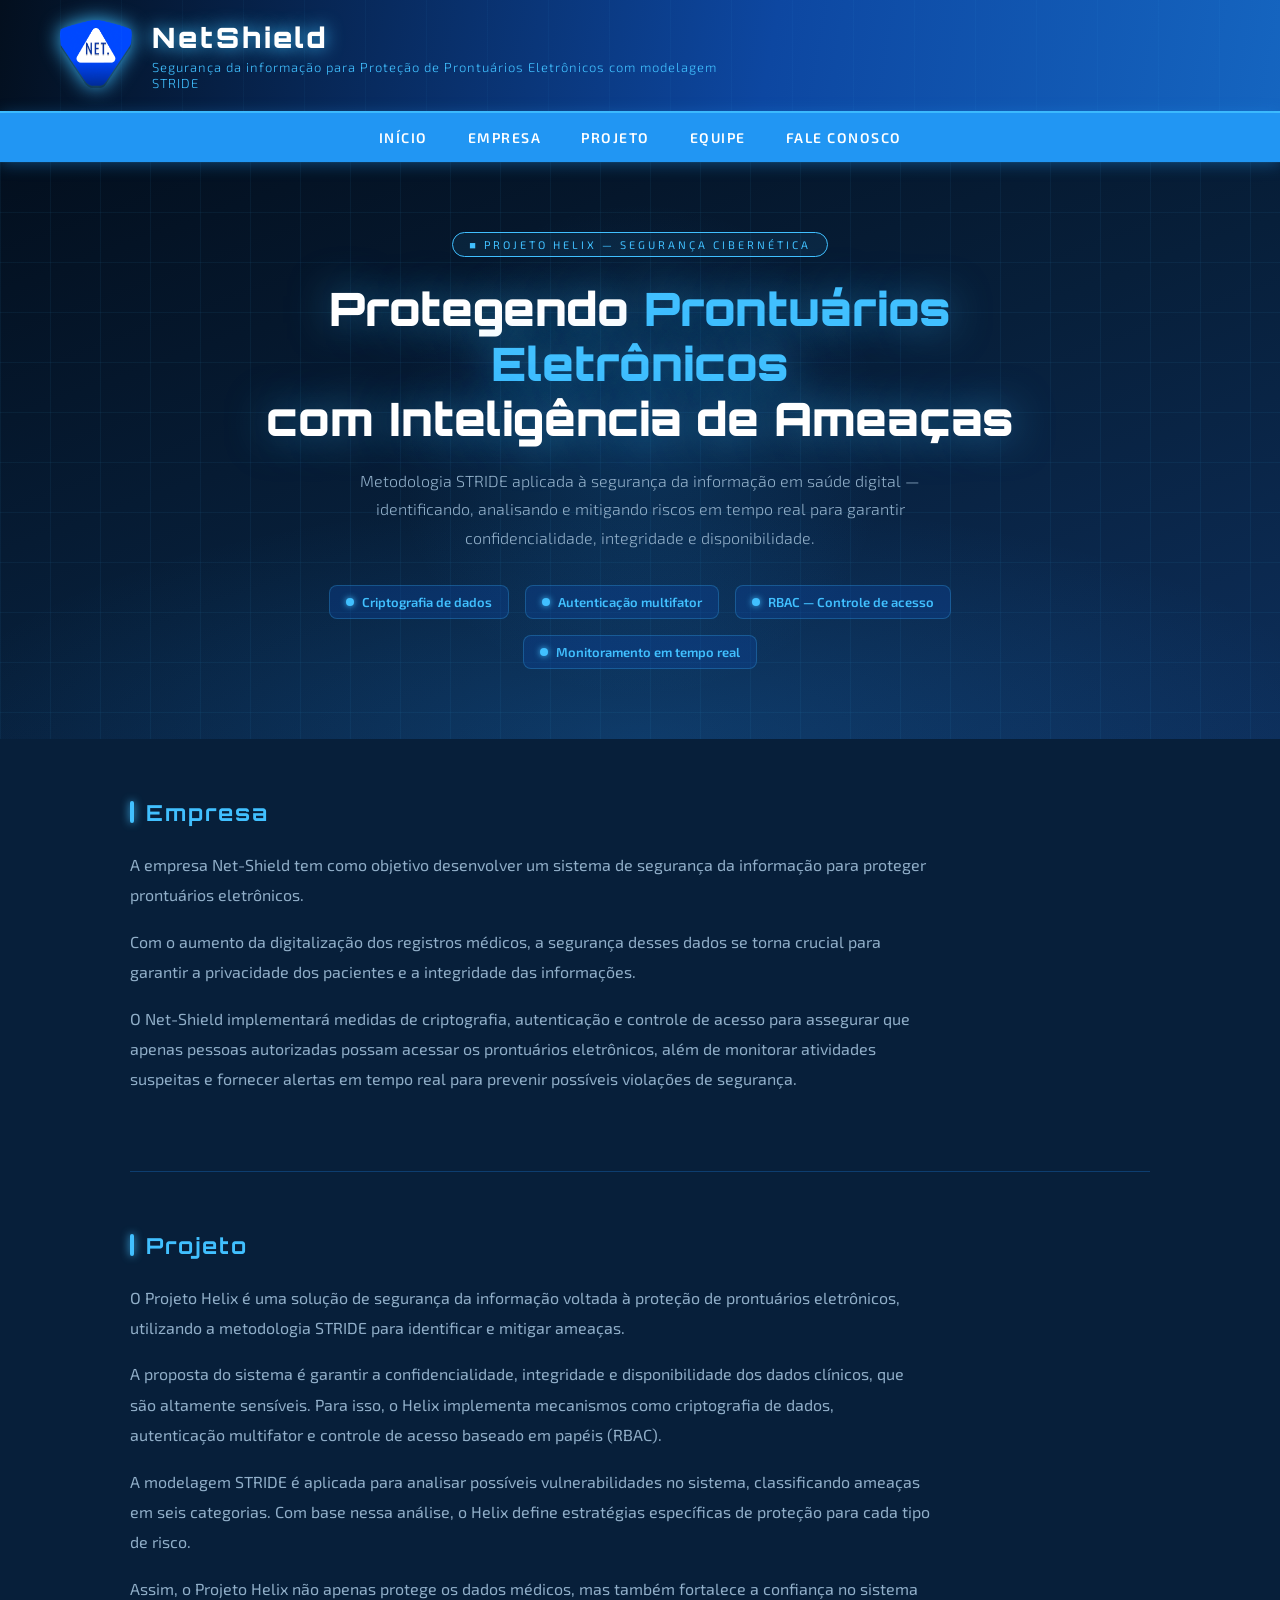
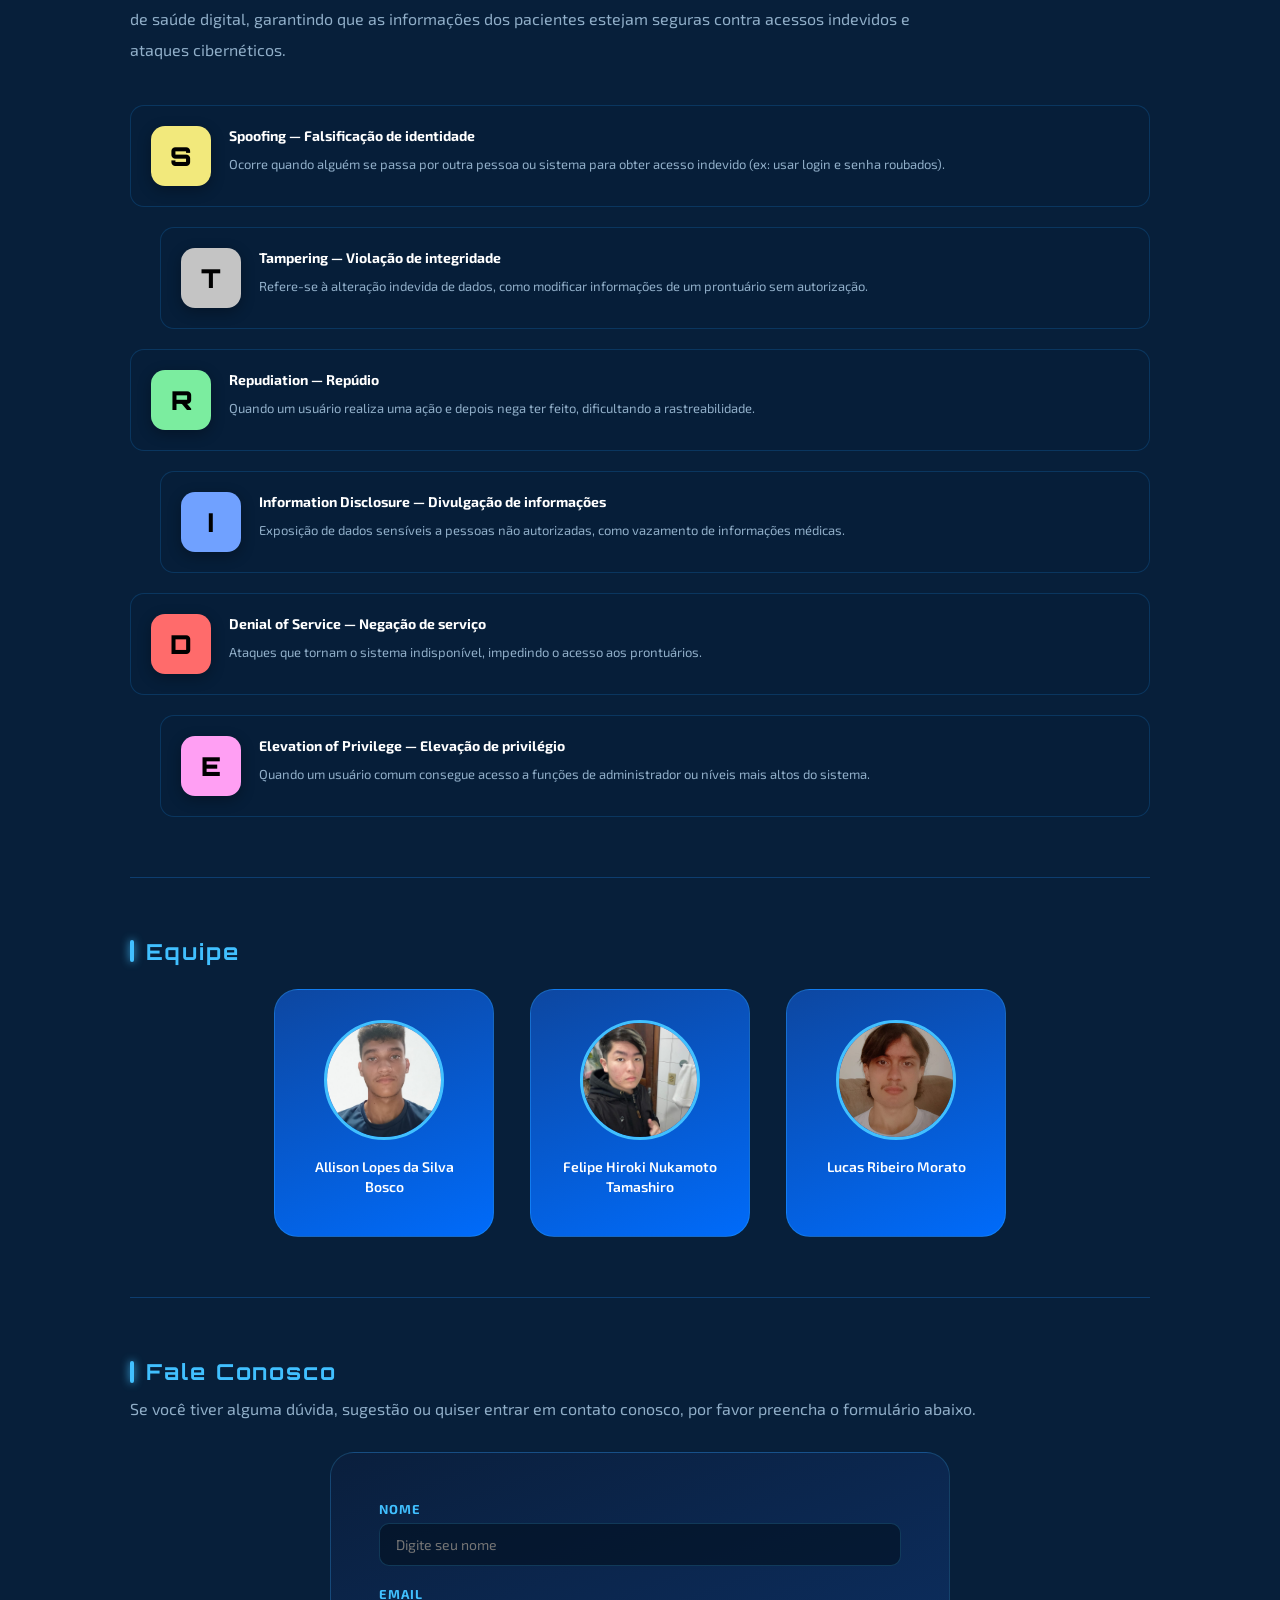
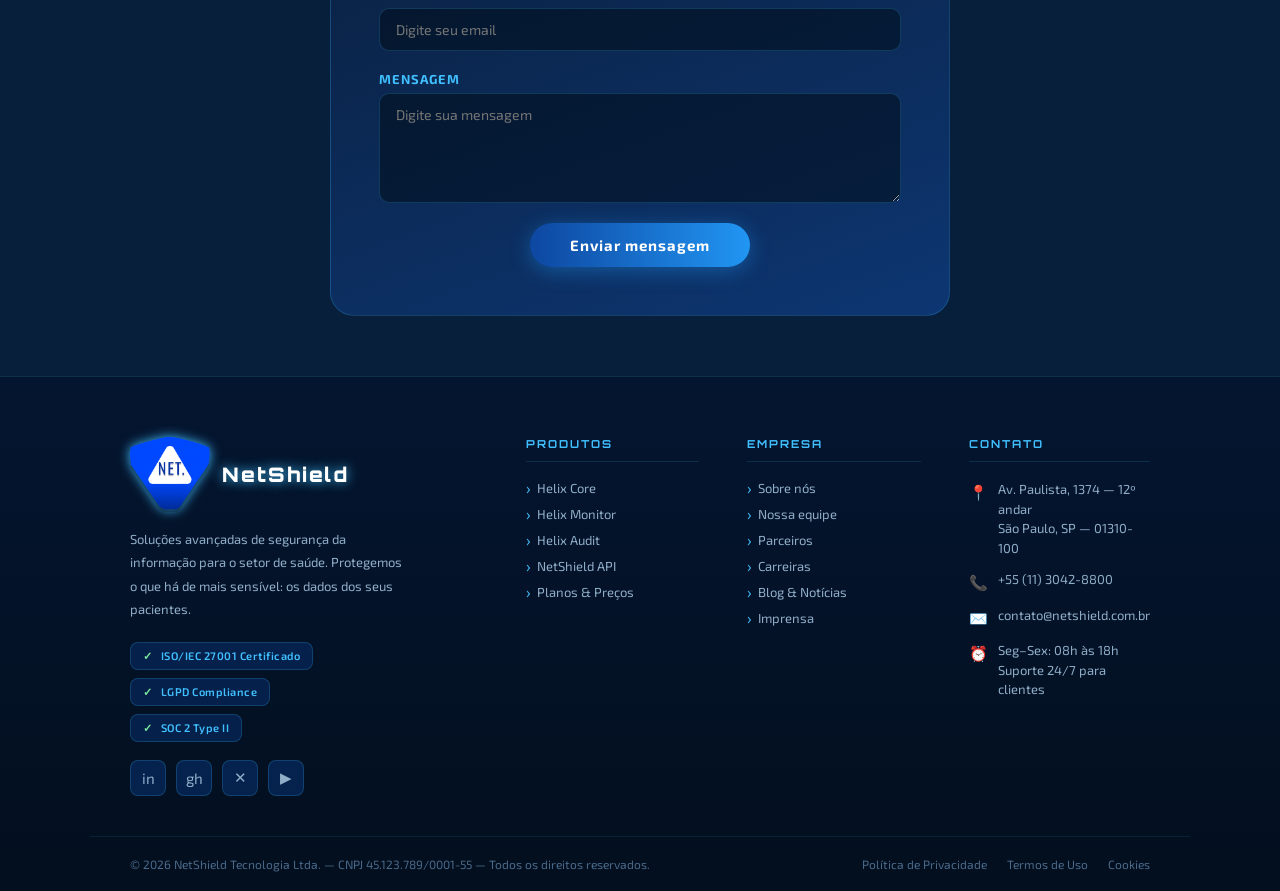
==== index.html @ 5906bf05 "corrigindo bug de hospedagem - Vercel" ====
<!doctype html>
<html lang="pt-BR">
  <head>
    <meta charset="UTF-8" />
    <meta name="viewport" content="width=device-width, initial-scale=1.0" />
    <title>NetShield</title>
    <link
      href="https://fonts.googleapis.com/css2?family=Orbitron:wght@700;900&family=Exo+2:wght@300;400;600;700&display=swap"
      rel="stylesheet"
    />
    <link rel="stylesheet" href="css/index.css" />
  </head>

  <body>
    <!-- HEADER -->
    <header class="header">
      <div class="header-logo">
        <img src="img/logo_netshield.png" alt="NetShield logo" />
        <div class="shield-fallback" style="display: none">🛡️</div>
      </div>
      <div class="header-text">
        <h1>NetShield</h1>
        <h2>
          Segurança da informação para Proteção de Prontuários Eletrônicos com
          modelagem STRIDE
        </h2>
      </div>
    </header>

    <!-- NAVBAR -->
    <nav class="navbar">
      <a href="site-equipe.html">Início</a>
      <a href="#empresa">Empresa</a>
      <a href="#projeto">Projeto</a>
      <a href="#equipe">Equipe</a>
      <a href="#fale-conosco">Fale Conosco</a>
    </nav>

    <!-- BANNER -->
    <div class="banner">
      <div class="banner-content">
        <div class="banner-tag">
          &#9632; Projeto Helix — Segurança Cibernética
        </div>
        <h2>
          Protegendo <span>Prontuários Eletrônicos</span><br />com Inteligência
          de Ameaças
        </h2>
        <p>
          Metodologia STRIDE aplicada à segurança da informação em saúde digital
          — identificando, analisando e mitigando riscos em tempo real para
          garantir confidencialidade, integridade e disponibilidade.
        </p>
        <div class="banner-badges">
          <div class="badge">
            <span class="dot"></span>Criptografia de dados
          </div>
          <div class="badge">
            <span class="dot"></span>Autenticação multifator
          </div>
          <div class="badge">
            <span class="dot"></span>RBAC — Controle de acesso
          </div>
          <div class="badge">
            <span class="dot"></span>Monitoramento em tempo real
          </div>
        </div>
      </div>
    </div>

    <!-- MAIN CONTENT -->
    <main>
      <div class="main-wrapper">
        <!-- EMPRESA -->
        <section class="section" id="empresa">
          <h2>Empresa</h2>
          <p>
            A empresa Net-Shield tem como objetivo desenvolver um sistema de
            segurança da informação para proteger prontuários eletrônicos.
          </p>
          <p>
            Com o aumento da digitalização dos registros médicos, a segurança
            desses dados se torna crucial para garantir a privacidade dos
            pacientes e a integridade das informações.
          </p>
          <p>
            O Net-Shield implementará medidas de criptografia, autenticação e
            controle de acesso para assegurar que apenas pessoas autorizadas
            possam acessar os prontuários eletrônicos, além de monitorar
            atividades suspeitas e fornecer alertas em tempo real para prevenir
            possíveis violações de segurança.
          </p>
        </section>

        <!-- PROJETO -->
        <section class="section" id="projeto">
          <h2>Projeto</h2>
          <p>
            O Projeto Helix é uma solução de segurança da informação voltada à
            proteção de prontuários eletrônicos, utilizando a metodologia STRIDE
            para identificar e mitigar ameaças.
          </p>
          <p>
            A proposta do sistema é garantir a confidencialidade, integridade e
            disponibilidade dos dados clínicos, que são altamente sensíveis.
            Para isso, o Helix implementa mecanismos como criptografia de dados,
            autenticação multifator e controle de acesso baseado em papéis
            (RBAC).
          </p>
          <p>
            A modelagem STRIDE é aplicada para analisar possíveis
            vulnerabilidades no sistema, classificando ameaças em seis
            categorias. Com base nessa análise, o Helix define estratégias
            específicas de proteção para cada tipo de risco.
          </p>
          <p>
            Assim, o Projeto Helix não apenas protege os dados médicos, mas
            também fortalece a confiança no sistema de saúde digital, garantindo
            que as informações dos pacientes estejam seguras contra acessos
            indevidos e ataques cibernéticos.
          </p>

          <!-- STRIDE CARDS -->
          <div class="stride-container">
            <div class="stride-item">
              <div class="icon yellow">S</div>
              <div class="content">
                <h3>Spoofing — Falsificação de identidade</h3>
                <p>
                  Ocorre quando alguém se passa por outra pessoa ou sistema para
                  obter acesso indevido (ex: usar login e senha roubados).
                </p>
              </div>
            </div>
            <div class="stride-item">
              <div class="icon gray">T</div>
              <div class="content">
                <h3>Tampering — Violação de integridade</h3>
                <p>
                  Refere-se à alteração indevida de dados, como modificar
                  informações de um prontuário sem autorização.
                </p>
              </div>
            </div>
            <div class="stride-item">
              <div class="icon green">R</div>
              <div class="content">
                <h3>Repudiation — Repúdio</h3>
                <p>
                  Quando um usuário realiza uma ação e depois nega ter feito,
                  dificultando a rastreabilidade.
                </p>
              </div>
            </div>
            <div class="stride-item">
              <div class="icon blue">I</div>
              <div class="content">
                <h3>Information Disclosure — Divulgação de informações</h3>
                <p>
                  Exposição de dados sensíveis a pessoas não autorizadas, como
                  vazamento de informações médicas.
                </p>
              </div>
            </div>
            <div class="stride-item">
              <div class="icon red">D</div>
              <div class="content">
                <h3>Denial of Service — Negação de serviço</h3>
                <p>
                  Ataques que tornam o sistema indisponível, impedindo o acesso
                  aos prontuários.
                </p>
              </div>
            </div>
            <div class="stride-item">
              <div class="icon pink">E</div>
              <div class="content">
                <h3>Elevation of Privilege — Elevação de privilégio</h3>
                <p>
                  Quando um usuário comum consegue acesso a funções de
                  administrador ou níveis mais altos do sistema.
                </p>
              </div>
            </div>
          </div>
        </section>

        <!-- EQUIPE -->
        <section class="section section-integrantes" id="equipe">
          <h2>Equipe</h2>
          <div class="integrantes">
            <div class="card">
              <img
                src="img/allfoto.jpeg"
                alt="Allison Lopes"
                onerror="
                  this.src =
                    'https://ui-avatars.com/api/?name=Allison+Bosco&background=006BFA&color=fff&size=120'
                "
              />
              <p>Allison Lopes da Silva Bosco</p>
            </div>
            <div class="card">
              <img
                src="img/felipe.jpeg"
                alt="Felipe Tamashiro"
                onerror="
                  this.src =
                    'https://ui-avatars.com/api/?name=Felipe+Tamashiro&background=006BFA&color=fff&size=120'
                "
              />
              <p>Felipe Hiroki Nukamoto Tamashiro</p>
            </div>
            <div class="card">
              <img
                src="img/lucas.jpeg"
                alt="Lucas Morato"
                onerror="
                  this.src =
                    'https://ui-avatars.com/api/?name=Lucas+Morato&background=006BFA&color=fff&size=120'
                "
              />
              <p>Lucas Ribeiro Morato</p>
            </div>
          </div>
        </section>

        <!-- FALE CONOSCO -->
        <section class="section-form" id="fale-conosco">
          <h2>Fale Conosco</h2>
          <p>
            Se você tiver alguma dúvida, sugestão ou quiser entrar em contato
            conosco, por favor preencha o formulário abaixo.
          </p>
          <div class="form-card">
            <div class="form-group">
              <label for="nome">Nome</label>
              <input
                type="text"
                id="nome"
                name="nome"
                placeholder="Digite seu nome"
                required
              />
            </div>
            <div class="form-group">
              <label for="email">Email</label>
              <input
                type="email"
                id="email"
                name="email"
                placeholder="Digite seu email"
                required
              />
            </div>
            <div class="form-group">
              <label for="mensagem">Mensagem</label>
              <textarea
                id="mensagem"
                name="mensagem"
                placeholder="Digite sua mensagem"
                required
              ></textarea>
            </div>
            <button class="btn-submit" type="submit">Enviar mensagem</button>
          </div>
        </section>
      </div>
      <!-- /.main-wrapper -->
    </main>

    <footer>
      <div class="footer-main">
        <!-- BRAND -->
        <div class="footer-brand">
          <div class="footer-logo-row">
            <img class="shield-icon" src="img/logo_netshield.png" alt="Shield Icon">
            <span>NetShield</span>
          </div>
          <p>
            Soluções avançadas de segurança da informação para o setor de saúde.
            Protegemos o que há de mais sensível: os dados dos seus pacientes.
          </p>
          <div class="footer-cert">
            <span class="cert-badge">ISO/IEC 27001 Certificado</span>
            <span class="cert-badge">LGPD Compliance</span>
            <span class="cert-badge">SOC 2 Type II</span>
          </div>
          <div class="footer-social">
            <a class="social-btn" href="#" title="LinkedIn">in</a>
            <a class="social-btn" href="#" title="GitHub">gh</a>
            <a class="social-btn" href="#" title="Twitter/X">✕</a>
            <a class="social-btn" href="#" title="YouTube">▶</a>
          </div>
        </div>

        <!-- PRODUTOS -->
        <div class="footer-col">
          <h4>Produtos</h4>
          <ul>
            <li><a href="#">Helix Core</a></li>
            <li><a href="#">Helix Monitor</a></li>
            <li><a href="#">Helix Audit</a></li>
            <li><a href="#">NetShield API</a></li>
            <li><a href="#">Planos & Preços</a></li>
          </ul>
        </div>

        <!-- EMPRESA -->
        <div class="footer-col">
          <h4>Empresa</h4>
          <ul>
            <li><a href="#">Sobre nós</a></li>
            <li><a href="#">Nossa equipe</a></li>
            <li><a href="#">Parceiros</a></li>
            <li><a href="#">Carreiras</a></li>
            <li><a href="#">Blog & Notícias</a></li>
            <li><a href="#">Imprensa</a></li>
          </ul>
        </div>

        <!-- CONTATO -->
        <div class="footer-col">
          <h4>Contato</h4>
          <div class="contact-item">
            <span class="contact-icon">📍</span>
            <span
              >Av. Paulista, 1374 — 12º andar<br />São Paulo, SP —
              01310-100</span
            >
          </div>
          <div class="contact-item">
            <span class="contact-icon">📞</span>
            <span>+55 (11) 3042-8800</span>
          </div>
          <div class="contact-item">
            <span class="contact-icon">✉️</span>
            <span>contato@netshield.com.br</span>
          </div>
          <div class="contact-item">
            <span class="contact-icon">⏰</span>
            <span>Seg–Sex: 08h às 18h<br />Suporte 24/7 para clientes</span>
          </div>
        </div>
      </div>

      <hr class="footer-divider" />

      <div class="footer-bottom">
        <span
          >&copy; 2026 NetShield Tecnologia Ltda. — CNPJ 45.123.789/0001-55 —
          Todos os direitos reservados.</span
        >
        <div class="footer-bottom-links">
          <a href="#">Política de Privacidade</a>
          <a href="#">Termos de Uso</a>
          <a href="#">Cookies</a>
        </div>
      </div>
    </footer>
  </body>
</html>
---- css/index.css ----
*,
*::before,
*::after {
  margin: 0;
  padding: 0;
  box-sizing: border-box;
}

:root {
  --blue-deep: #030f1e;
  --blue-dark: #071f3a;
  --blue-mid: #0d47a1;
  --blue-bright: #1976d2;
  --blue-accent: #2196f3;
  --blue-neon: #41c0ff;
  --white: #ffffff;
  --text-muted: #90aec8;
  --stride-s: #f2e97c;
  --stride-t: #c4c4c4;
  --stride-r: #7bed9f;
  --stride-i: #70a1ff;
  --stride-d: #ff6b6b;
  --stride-e: #ff9ff3;
}

html {
  scroll-behavior: smooth;
}

body {
  background-color: var(--blue-dark);
  color: var(--white);
  font-family: "Exo 2", sans-serif;
}

/* ─────────────── HEADER ─────────────── */
.header {
  width: 100%;
  background: linear-gradient(100deg, #030f1e 0%, #0d47a1 60%, #1565c0 100%);
  padding: 18px 60px;
  display: flex;
  align-items: center;
  gap: 20px;
  border-bottom: 2px solid var(--blue-neon);
  position: relative;
  overflow: hidden;
}

.header::after {
  content: "";
  position: absolute;
  inset: 0;
  background: repeating-linear-gradient(
    90deg,
    transparent,
    transparent 60px,
    rgba(65, 192, 255, 0.04) 60px,
    rgba(65, 192, 255, 0.04) 61px
  );
  pointer-events: none;
}

.header-logo img {
  width: 72px;
  height: 72px;
  object-fit: contain;
  filter: drop-shadow(0 0 10px var(--blue-neon));
}

/* fallback shield SVG when img doesn't load */
.header-logo .shield-fallback {
  width: 72px;
  height: 72px;
  display: flex;
  align-items: center;
  justify-content: center;
  font-size: 48px;
}

.header-text h1 {
  font-family: "Orbitron", sans-serif;
  font-size: 28px;
  font-weight: 900;
  letter-spacing: 3px;
  color: var(--white);
  text-shadow: 0 0 18px var(--blue-neon);
}

.header-text h2 {
  font-size: 13px;
  font-weight: 300;
  color: var(--blue-neon);
  letter-spacing: 1px;
  margin-top: 4px;
  max-width: 600px;
}

/* ─────────────── NAVBAR ─────────────── */
.navbar {
  width: 100%;
  background-color: var(--blue-accent);
  padding: 12px 60px;
  display: flex;
  justify-content: center;
  gap: 40px;
  position: sticky;
  top: 0;
  z-index: 100;
  box-shadow: 0 2px 16px rgba(33, 150, 243, 0.4);
}

.navbar a {
  color: var(--white);
  text-decoration: none;
  font-weight: 600;
  font-size: 14px;
  letter-spacing: 1.5px;
  text-transform: uppercase;
  padding: 4px 0;
  position: relative;
  transition: color 0.2s;
}

.navbar a::after {
  content: "";
  position: absolute;
  bottom: -2px;
  left: 0;
  width: 0;
  height: 2px;
  background: var(--blue-neon);
  transition: width 0.25s ease;
}

.navbar a:hover {
  color: var(--blue-neon);
}
.navbar a:hover::after {
  width: 100%;
}

/* ─────────────── BANNER ─────────────── */
.banner {
  width: 100%;
  min-height: 420px;
  background:
    radial-gradient(
      ellipse 80% 60% at 50% 100%,
      rgba(33, 150, 243, 0.18) 0%,
      transparent 70%
    ),
    linear-gradient(160deg, #030f1e 0%, #071f3a 50%, #0d2e5a 100%);
  display: flex;
  flex-direction: column;
  align-items: center;
  justify-content: center;
  text-align: center;
  padding: 70px 40px;
  position: relative;
  overflow: hidden;
}

/* animated grid lines */
.banner::before {
  content: "";
  position: absolute;
  inset: 0;
  background-image:
    linear-gradient(rgba(65, 192, 255, 0.06) 1px, transparent 1px),
    linear-gradient(90deg, rgba(65, 192, 255, 0.06) 1px, transparent 1px);
  background-size: 50px 50px;
  animation: gridScroll 20s linear infinite;
}

@keyframes gridScroll {
  0% {
    background-position: 0 0;
  }
  100% {
    background-position: 50px 50px;
  }
}

/* glowing orb */
.banner::after {
  content: "";
  position: absolute;
  width: 500px;
  height: 500px;
  border-radius: 50%;
  background: radial-gradient(
    circle,
    rgba(33, 150, 243, 0.15) 0%,
    transparent 70%
  );
  top: 50%;
  left: 50%;
  transform: translate(-50%, -50%);
  animation: pulse 4s ease-in-out infinite;
}

@keyframes pulse {
  0%,
  100% {
    transform: translate(-50%, -50%) scale(1);
    opacity: 0.8;
  }
  50% {
    transform: translate(-50%, -50%) scale(1.15);
    opacity: 1;
  }
}

.banner-content {
  position: relative;
  z-index: 2;
  max-width: 820px;
}

.banner-tag {
  display: inline-block;
  border: 1px solid var(--blue-neon);
  color: var(--blue-neon);
  font-size: 11px;
  letter-spacing: 3px;
  text-transform: uppercase;
  padding: 5px 16px;
  border-radius: 20px;
  margin-bottom: 24px;
  background: rgba(65, 192, 255, 0.08);
  animation: fadeDown 0.6s ease both;
}

.banner h2 {
  font-family: "Orbitron", sans-serif;
  font-size: clamp(24px, 4vw, 46px);
  font-weight: 900;
  line-height: 1.2;
  color: var(--white);
  text-shadow: 0 0 40px rgba(65, 192, 255, 0.5);
  margin-bottom: 20px;
  animation: fadeDown 0.7s ease 0.1s both;
}

.banner h2 span {
  color: var(--blue-neon);
}

.banner p {
  font-size: 16px;
  font-weight: 300;
  color: var(--text-muted);
  line-height: 1.8;
  max-width: 640px;
  margin: 0 auto 32px;
  animation: fadeDown 0.7s ease 0.2s both;
}

.banner-badges {
  display: flex;
  justify-content: center;
  gap: 16px;
  flex-wrap: wrap;
  animation: fadeDown 0.7s ease 0.3s both;
}

.badge {
  display: flex;
  align-items: center;
  gap: 8px;
  background: rgba(13, 71, 161, 0.35);
  border: 1px solid rgba(65, 192, 255, 0.25);
  border-radius: 8px;
  padding: 8px 16px;
  font-size: 13px;
  font-weight: 600;
  color: var(--blue-neon);
  backdrop-filter: blur(6px);
}

.badge .dot {
  width: 8px;
  height: 8px;
  border-radius: 50%;
  background: var(--blue-neon);
  box-shadow: 0 0 6px var(--blue-neon);
  animation: blink 1.8s ease-in-out infinite;
}

@keyframes blink {
  0%,
  100% {
    opacity: 1;
  }
  50% {
    opacity: 0.3;
  }
}

@keyframes fadeDown {
  from {
    opacity: 0;
    transform: translateY(-16px);
  }
  to {
    opacity: 1;
    transform: translateY(0);
  }
}

/* ─────────────── MAIN WRAPPER ─────────────── */
.main-wrapper {
  max-width: 1100px;
  margin: 0 auto;
  padding: 0 40px;
}

/* ─────────────── SECTIONS ─────────────── */
.section {
  padding: 60px 0;
  border-bottom: 1px solid rgba(25, 118, 210, 0.35);
}

.section h2 {
  font-family: "Orbitron", sans-serif;
  font-size: 22px;
  font-weight: 700;
  letter-spacing: 2px;
  color: var(--blue-neon);
  margin-bottom: 24px;
  display: flex;
  align-items: center;
  gap: 12px;
}

.section h2::before {
  content: "";
  display: inline-block;
  width: 4px;
  height: 22px;
  background: var(--blue-neon);
  border-radius: 2px;
  box-shadow: 0 0 8px var(--blue-neon);
}

.section p {
  margin-bottom: 16px;
  font-weight: 400;
  line-height: 1.9;
  color: var(--text-muted);
  max-width: 800px;
}

/* ─────────────── STRIDE ─────────────── */
.stride-container {
  margin-top: 40px;
  display: flex;
  flex-direction: column;
  grid-template-columns: repeat(auto-fill, minmax(320px, 1fr));
  gap: 20px;
}

.stride-item {
  display: flex;
  align-items: flex-start;
  gap: 18px;
  background: rgba(7, 31, 58, 0.7);
  border: 1px solid rgba(33, 150, 243, 0.2);
  border-radius: 14px;
  padding: 20px;
  transition:
    border-color 0.25s,
    transform 0.25s,
    box-shadow 0.25s;
}

.stride-item:hover {
  border-color: var(--blue-neon);
  transform: translateY(-4px);
  box-shadow: 0 8px 30px rgba(33, 150, 243, 0.2);
}

.stride-item:nth-child(even) {
  margin-left: 30px;
}

.stride-item:nth-child(odd) {
  margin-left: 0;
}

.icon {
  width: 60px;
  height: 60px;
  min-width: 60px;
  border-radius: 14px;
  display: flex;
  justify-content: center;
  align-items: center;
  font-family: "Orbitron", sans-serif;
  font-size: 26px;
  font-weight: 900;
  color: #000000;
  box-shadow: 0 4px 14px rgba(0, 0, 0, 0.3);
}

.yellow {
  background-color: var(--stride-s);
}
.gray {
  background-color: var(--stride-t);
}
.green {
  background-color: var(--stride-r);
}
.blue {
  background-color: var(--stride-i);
}
.red {
  background-color: var(--stride-d);
}
.pink {
  background-color: var(--stride-e);
}

.content h3 {
  font-size: 14px;
  font-weight: 700;
  margin-bottom: 8px;
  color: var(--white);
  line-height: 1.4;
}

.content p {
  font-size: 13px;
  color: var(--text-muted);
  line-height: 1.6;
  max-width: unset;
  margin: 0;
}

/* ─────────────── EQUIPE ─────────────── */
.section-integrantes .integrantes {
  display: flex;
  justify-content: center;
  gap: 36px;
  flex-wrap: wrap;
  margin-top: 20px;
}

.card {
  text-align: center;
  background: linear-gradient(160deg, #0d47a1, #006bfa);
  width: 220px;
  border-radius: 24px;
  padding: 30px 20px 24px;
  border: 1px solid rgba(65, 192, 255, 0.25);
  transition:
    transform 0.25s,
    box-shadow 0.25s;
}

.card:hover {
  transform: translateY(-6px);
  box-shadow: 0 12px 32px rgba(33, 150, 243, 0.35);
}

.card img {
  width: 120px;
  height: 120px;
  border-radius: 50%;
  object-fit: cover;
  border: 3px solid var(--blue-neon);
  margin-bottom: 14px;
}

.card p {
  font-size: 14px;
  font-weight: 600;
  color: var(--white);
  line-height: 1.4;
}

/* ─────────────── FORMULÁRIO ─────────────── */
.section-form {
  padding: 60px 0;
}

.section-form h2 {
  font-family: "Orbitron", sans-serif;
  font-size: 22px;
  font-weight: 700;
  letter-spacing: 2px;
  color: var(--blue-neon);
  margin-bottom: 10px;
  display: flex;
  align-items: center;
  gap: 12px;
}

.section-form h2::before {
  content: "";
  display: inline-block;
  width: 4px;
  height: 22px;
  background: var(--blue-neon);
  border-radius: 2px;
  box-shadow: 0 0 8px var(--blue-neon);
}

.section-form > p {
  color: var(--text-muted);
  margin-bottom: 30px;
  line-height: 1.7;
}

.form-card {
  background: linear-gradient(160deg, #0a1f3d, #0d3672);
  border: 1px solid rgba(65, 192, 255, 0.2);
  border-radius: 24px;
  padding: 48px;
  max-width: 620px;
  margin: 0 auto;
  display: flex;
  flex-direction: column;
  gap: 20px;
}

.form-group {
  display: flex;
  flex-direction: column;
  gap: 6px;
}

.form-group label {
  font-size: 13px;
  font-weight: 700;
  letter-spacing: 1px;
  text-transform: uppercase;
  color: var(--blue-neon);
}

.form-group input,
.form-group textarea {
  background: rgba(3, 15, 30, 0.6);
  border: 1px solid rgba(65, 192, 255, 0.2);
  border-radius: 10px;
  padding: 12px 16px;
  color: var(--white);
  font-family: "Exo 2", sans-serif;
  font-size: 14px;
  transition:
    border-color 0.2s,
    box-shadow 0.2s;
  outline: none;
}

.form-group input:focus,
.form-group textarea:focus {
  border-color: var(--blue-neon);
  box-shadow: 0 0 10px rgba(65, 192, 255, 0.2);
}

.form-group textarea {
  resize: vertical;
  min-height: 110px;
}

.btn-submit {
  align-self: center;
  padding: 13px 40px;
  border-radius: 30px;
  border: none;
  background: linear-gradient(90deg, var(--blue-mid), var(--blue-accent));
  color: var(--white);
  font-family: "Exo 2", sans-serif;
  font-weight: 700;
  font-size: 15px;
  letter-spacing: 1px;
  cursor: pointer;
  transition:
    transform 0.2s,
    box-shadow 0.2s;
  box-shadow: 0 4px 20px rgba(33, 150, 243, 0.4);
}

.btn-submit:hover {
  transform: scale(1.04);
  box-shadow: 0 6px 28px rgba(33, 150, 243, 0.6);
}

/* ─────────────── FOOTER ─────────────── */
footer {
  background: linear-gradient(180deg, #041530 0%, #030f1e 100%);
  border-top: 1px solid rgba(65, 192, 255, 0.18);
  margin-top: 0;
  font-size: 13px;
  color: var(--text-muted);
}

.footer-main {
  max-width: 1100px;
  margin: 0 auto;
  padding: 60px 40px 40px;
  display: grid;
  grid-template-columns: 2fr 1fr 1fr 1fr;
  gap: 48px;
}

.footer-brand .footer-logo-row {
  display: flex;
  align-items: center;
  gap: 12px;
  margin-bottom: 16px;
}

.footer-brand .footer-logo-row span {
  font-family: "Orbitron", sans-serif;
  font-size: 20px;
  font-weight: 900;
  color: var(--white);
  letter-spacing: 2px;
  text-shadow: 0 0 12px var(--blue-neon);
}

.footer-brand .footer-logo-row .shield-icon {
  width: 80px;
  font-size: 26px;
  filter: drop-shadow(0 0 6px var(--blue-neon));
}

.footer-brand p {
  font-size: 13px;
  line-height: 1.8;
  color: var(--text-muted);
  margin-bottom: 20px;
  max-width: 280px;
}

.footer-cert {
  display: flex;
  flex-direction: column;
  gap: 8px;
}

.cert-badge {
  display: inline-flex;
  align-items: center;
  gap: 8px;
  background: rgba(13, 71, 161, 0.3);
  border: 1px solid rgba(65, 192, 255, 0.2);
  border-radius: 8px;
  padding: 6px 12px;
  font-size: 11px;
  font-weight: 600;
  color: var(--blue-neon);
  letter-spacing: 0.5px;
  width: fit-content;
}

.cert-badge::before {
  content: "✓";
  font-weight: 900;
  color: var(--stride-r);
}

.footer-col h4 {
  font-family: "Orbitron", sans-serif;
  font-size: 11px;
  font-weight: 700;
  letter-spacing: 2px;
  text-transform: uppercase;
  color: var(--blue-neon);
  margin-bottom: 18px;
  padding-bottom: 10px;
  border-bottom: 1px solid rgba(65, 192, 255, 0.15);
}

.footer-col ul {
  list-style: none;
  display: flex;
  flex-direction: column;
  gap: 10px;
}

.footer-col ul li a {
  color: var(--text-muted);
  text-decoration: none;
  font-size: 13px;
  transition: color 0.2s;
  display: flex;
  align-items: center;
  gap: 6px;
}

.footer-col ul li a::before {
  content: "›";
  color: var(--blue-neon);
  font-size: 16px;
  line-height: 1;
}

.footer-col ul li a:hover {
  color: var(--white);
}

.footer-col .contact-item {
  display: flex;
  align-items: flex-start;
  gap: 10px;
  margin-bottom: 12px;
  font-size: 13px;
  color: var(--text-muted);
  line-height: 1.5;
}

.footer-col .contact-icon {
  font-size: 15px;
  margin-top: 1px;
  flex-shrink: 0;
}

.footer-social {
  display: flex;
  gap: 10px;
  margin-top: 18px;
}

.social-btn {
  width: 36px;
  height: 36px;
  border-radius: 8px;
  background: rgba(13, 71, 161, 0.35);
  border: 1px solid rgba(65, 192, 255, 0.2);
  display: flex;
  align-items: center;
  justify-content: center;
  font-size: 15px;
  text-decoration: none;
  color: var(--text-muted);
  transition:
    background 0.2s,
    border-color 0.2s,
    color 0.2s;
}

.social-btn:hover {
  background: rgba(33, 150, 243, 0.25);
  border-color: var(--blue-neon);
  color: var(--white);
}

.footer-divider {
  max-width: 1100px;
  margin: 0 auto;
  border: none;
  border-top: 1px solid rgba(65, 192, 255, 0.1);
}

.footer-bottom {
  max-width: 1100px;
  margin: 0 auto;
  padding: 20px 40px;
  display: flex;
  align-items: center;
  justify-content: space-between;
  flex-wrap: wrap;
  gap: 12px;
  font-size: 12px;
  color: #4a6a8a;
}

.footer-bottom a {
  color: #4a6a8a;
  text-decoration: none;
  transition: color 0.2s;
}

.footer-bottom a:hover {
  color: var(--blue-neon);
}

.footer-bottom-links {
  display: flex;
  gap: 20px;
}

@media (max-width: 860px) {
  .footer-main {
    grid-template-columns: 1fr 1fr;
  }
}

@media (max-width: 540px) {
  .footer-main {
    grid-template-columns: 1fr;
  }
}
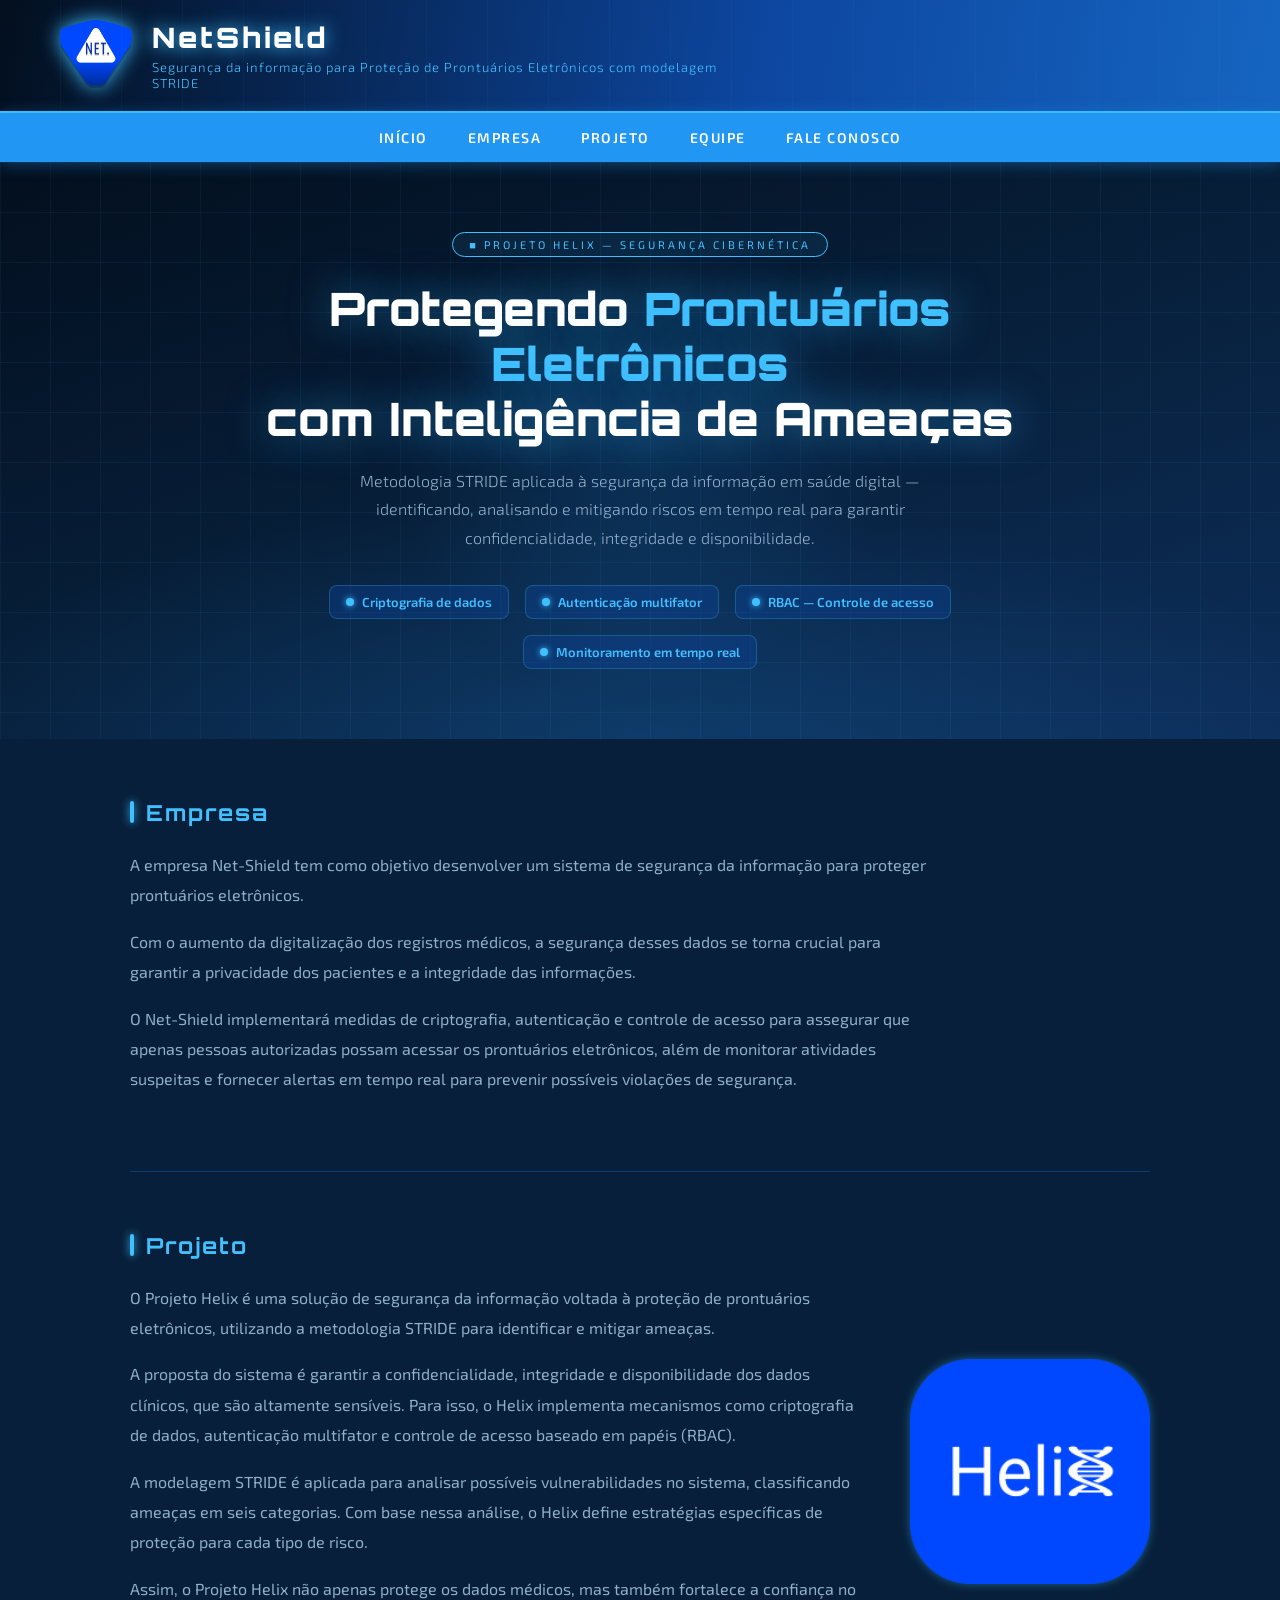
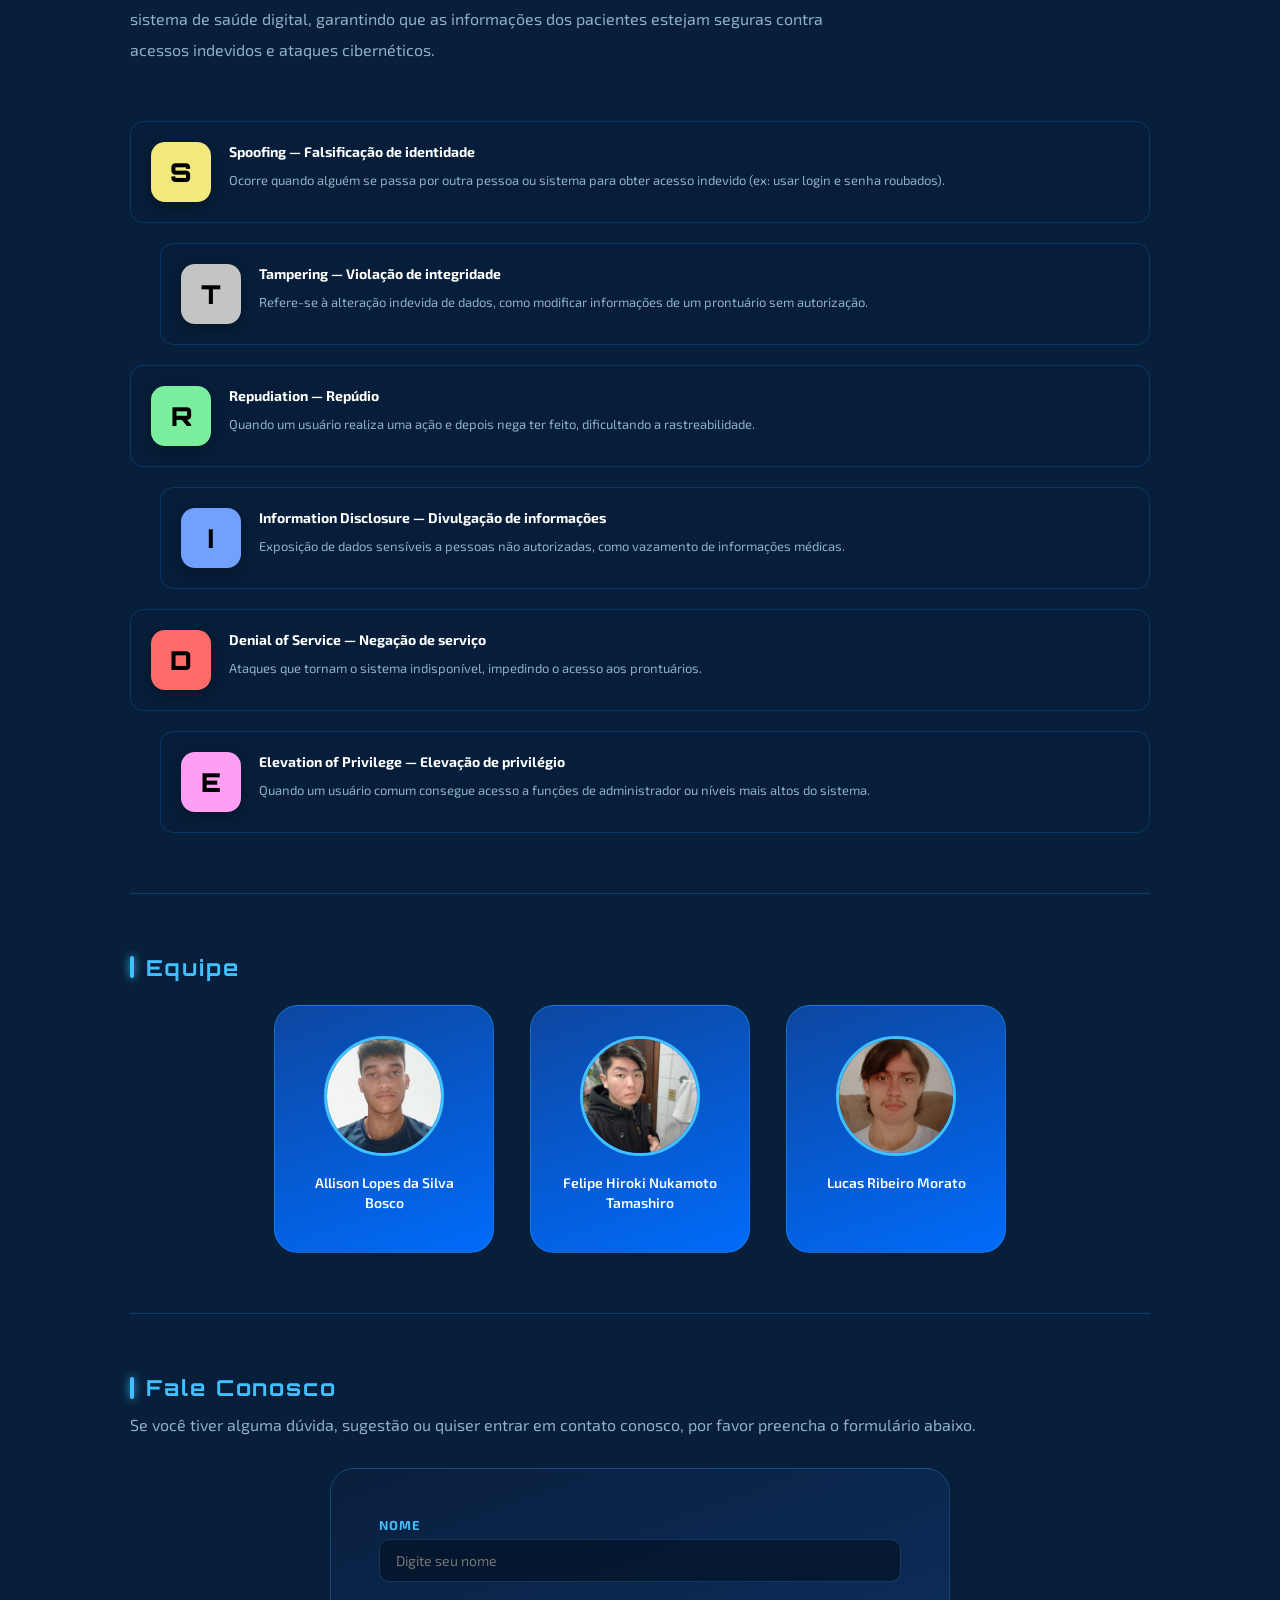
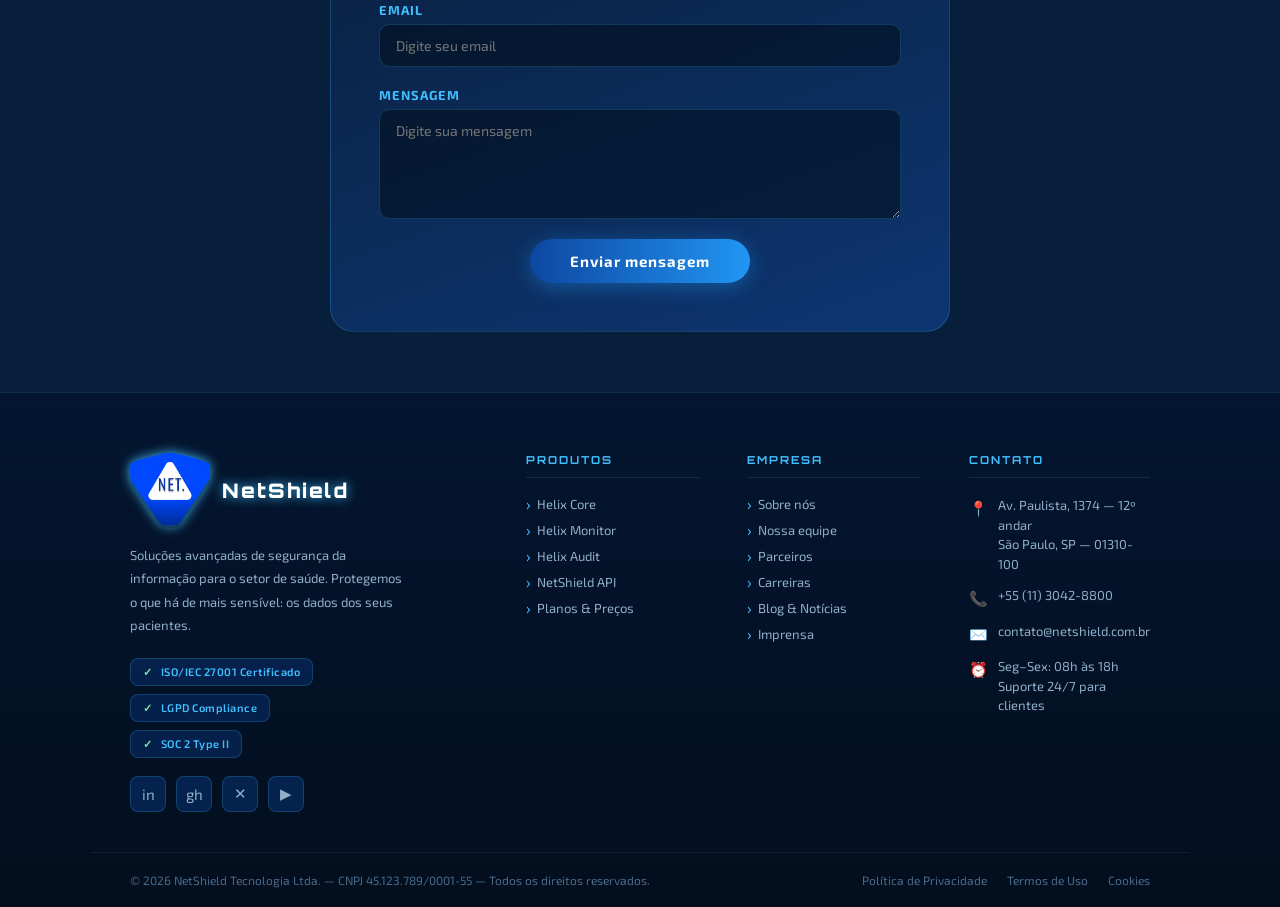
==== commit cf0d5e2d: "adicionando JavaScript e modificando o CSS" ====
--- a/index.html
+++ b/index.html
@@ -5,10 +5,15 @@
     <meta name="viewport" content="width=device-width, initial-scale=1.0" />
     <title>NetShield</title>
     <link
+      rel="stylesheet"
+      href="https://cdnjs.cloudflare.com/ajax/libs/font-awesome/4.7.0/css/font-awesome.min.css"
+    />
+    <link
       href="https://fonts.googleapis.com/css2?family=Orbitron:wght@700;900&family=Exo+2:wght@300;400;600;700&display=swap"
       rel="stylesheet"
     />
     <link rel="stylesheet" href="css/index.css" />
+    <script src="js/main.js"></script>
   </head>
 
   <body>
@@ -95,30 +100,37 @@
         <!-- PROJETO -->
         <section class="section" id="projeto">
           <h2>Projeto</h2>
-          <p>
-            O Projeto Helix é uma solução de segurança da informação voltada à
-            proteção de prontuários eletrônicos, utilizando a metodologia STRIDE
-            para identificar e mitigar ameaças.
-          </p>
-          <p>
-            A proposta do sistema é garantir a confidencialidade, integridade e
-            disponibilidade dos dados clínicos, que são altamente sensíveis.
-            Para isso, o Helix implementa mecanismos como criptografia de dados,
-            autenticação multifator e controle de acesso baseado em papéis
-            (RBAC).
-          </p>
-          <p>
-            A modelagem STRIDE é aplicada para analisar possíveis
-            vulnerabilidades no sistema, classificando ameaças em seis
-            categorias. Com base nessa análise, o Helix define estratégias
-            específicas de proteção para cada tipo de risco.
-          </p>
-          <p>
-            Assim, o Projeto Helix não apenas protege os dados médicos, mas
-            também fortalece a confiança no sistema de saúde digital, garantindo
-            que as informações dos pacientes estejam seguras contra acessos
-            indevidos e ataques cibernéticos.
-          </p>
+          <div class="project-container">
+            <div class="paragraphs">
+              <p>
+                O Projeto Helix é uma solução de segurança da informação voltada
+                à proteção de prontuários eletrônicos, utilizando a metodologia
+                STRIDE para identificar e mitigar ameaças.
+              </p>
+              <p>
+                A proposta do sistema é garantir a confidencialidade,
+                integridade e disponibilidade dos dados clínicos, que são
+                altamente sensíveis. Para isso, o Helix implementa mecanismos
+                como criptografia de dados, autenticação multifator e controle
+                de acesso baseado em papéis (RBAC).
+              </p>
+              <p>
+                A modelagem STRIDE é aplicada para analisar possíveis
+                vulnerabilidades no sistema, classificando ameaças em seis
+                categorias. Com base nessa análise, o Helix define estratégias
+                específicas de proteção para cada tipo de risco.
+              </p>
+              <p>
+                Assim, o Projeto Helix não apenas protege os dados médicos, mas
+                também fortalece a confiança no sistema de saúde digital,
+                garantindo que as informações dos pacientes estejam seguras
+                contra acessos indevidos e ataques cibernéticos.
+              </p>
+            </div>
+            <div class="logo-helix">
+              <img src="img/logo_helix.png" alt="Logo do projeto Helix" />
+            </div>
+          </div>
 
           <!-- STRIDE CARDS -->
           <div class="stride-container">
@@ -189,41 +201,37 @@
         <section class="section section-integrantes" id="equipe">
           <h2>Equipe</h2>
           <div class="integrantes">
-            <div class="card">
-              <img
-                src="img/allfoto.jpeg"
-                alt="Allison Lopes"
-                onerror="
-                  this.src =
-                    'https://ui-avatars.com/api/?name=Allison+Bosco&background=006BFA&color=fff&size=120'
-                "
-              />
+            <div class="card" onclick="membros()">
+              <img src="img/allfoto.jpeg" alt="Allison Lopes" />
               <p>Allison Lopes da Silva Bosco</p>
             </div>
-            <div class="card">
-              <img
-                src="img/felipe.jpeg"
-                alt="Felipe Tamashiro"
-                onerror="
-                  this.src =
-                    'https://ui-avatars.com/api/?name=Felipe+Tamashiro&background=006BFA&color=fff&size=120'
-                "
-              />
+            <div class="card" onclick="membros()">
+              <img src="img/felipe.jpeg" alt="Felipe Tamashiro" />
               <p>Felipe Hiroki Nukamoto Tamashiro</p>
             </div>
-            <div class="card">
-              <img
-                src="img/lucas.jpeg"
-                alt="Lucas Morato"
-                onerror="
-                  this.src =
-                    'https://ui-avatars.com/api/?name=Lucas+Morato&background=006BFA&color=fff&size=120'
-                "
-              />
+            <div class="card" onclick="membros()">
+              <img src="img/lucas.jpeg" alt="Lucas Morato" />
               <p>Lucas Ribeiro Morato</p>
             </div>
           </div>
         </section>
+
+        <div class="overlay" id="overlay">
+          <div class="popup" id="popup">
+            <button class="popup-close" id="popup-close">✕</button>
+            <img id="popup-img" src="" alt="" />
+            <h3 id="popup-name"></h3>
+            <p class="popup-role" id="popup-role"></p>
+            <hr />
+            <div id="popup-info"></div>
+            <div class="popup-tags" id="popup-tags"></div>
+            <div class="network">
+              <div class="github-link" id="github-link"></div>
+              <div class="linkedin-link" id="linkedin-link"></div>
+            </div>
+            
+          </div>
+        </div>
 
         <!-- FALE CONOSCO -->
         <section class="section-form" id="fale-conosco">
@@ -232,7 +240,7 @@
             Se você tiver alguma dúvida, sugestão ou quiser entrar em contato
             conosco, por favor preencha o formulário abaixo.
           </p>
-          <div class="form-card">
+          <form class="form-card">
             <div class="form-group">
               <label for="nome">Nome</label>
               <input
@@ -262,19 +270,38 @@
                 required
               ></textarea>
             </div>
-            <button class="btn-submit" type="submit">Enviar mensagem</button>
-          </div>
+            <button class="btn-submit" type="submit" onclick="popup()">
+              Enviar mensagem
+            </button>
+          </form>
         </section>
       </div>
       <!-- /.main-wrapper -->
     </main>
+
+    <!-- MODAL -->
+    <div class="modal-overlay" id="modalOverlay">
+      <div class="modal">
+        <div class="modal-icon">✓</div>
+
+        <h3>Mensagem enviada!</h3>
+
+        <p>Obrigado pelo contato. Nossa equipe responderá em breve.</p>
+
+        <button id="closeModal">Fechar</button>
+      </div>
+    </div>
 
     <footer>
       <div class="footer-main">
         <!-- BRAND -->
         <div class="footer-brand">
           <div class="footer-logo-row">
-            <img class="shield-icon" src="img/logo_netshield.png" alt="Shield Icon">
+            <img
+              class="shield-icon"
+              src="img/logo_netshield.png"
+              alt="Shield Icon"
+            />
             <span>NetShield</span>
           </div>
           <p>
--- a/css/index.css
+++ b/css/index.css
@@ -351,6 +351,38 @@
   max-width: 800px;
 }
 
+.project-container {
+  /* border: 1px solid rgba(65, 192, 255, 0.2); */
+  display: flex;
+  flex-direction: row;
+  gap: 50px;
+}
+
+.paragraphs p {
+  margin-bottom: 16px;
+  font-weight: 400;
+  line-height: 1.9;
+  color: var(--text-muted);
+  max-width: 800px;
+}
+
+.logo-helix {
+  /* border: solid 1px rgba(65, 192, 255, 0.2); */
+  display: flex;
+  justify-content: center;
+  align-items: center;
+  flex: 1;
+  padding: 0;
+  margin-bottom: 20px;
+}
+
+.logo-helix img {
+  width: 240px;
+  height: auto;
+  object-fit: contain;
+  filter: drop-shadow(0 0 5px rgba(65, 192, 255, 0.4));
+}
+
 /* ─────────────── STRIDE ─────────────── */
 .stride-container {
   margin-top: 40px;
@@ -795,3 +827,275 @@
     grid-template-columns: 1fr;
   }
 }
+
+/* =========================
+   MODAL
+========================= */
+
+.modal-overlay {
+  position: fixed;
+  top: 0;
+  left: 0;
+
+  width: 100%;
+  height: 100%;
+
+  background: rgba(0, 0, 0, 0.75);
+
+  display: flex;
+  justify-content: center;
+  align-items: center;
+
+  opacity: 0;
+  visibility: hidden;
+
+  transition: 0.3s ease;
+
+  z-index: 9999;
+
+  backdrop-filter: blur(6px);
+}
+
+.modal-overlay.active {
+  opacity: 1;
+  visibility: visible;
+}
+
+.modal {
+  width: 90%;
+  max-width: 420px;
+
+  background: #111827;
+
+  border: 1px solid rgba(0, 255, 255, 0.367);
+
+  border-radius: 20px;
+
+  padding: 35px;
+
+  text-align: center;
+
+  transform: translateY(30px) scale(0.95);
+
+  transition: 0.3s ease;
+
+  box-shadow:
+    0 0 40px rgba(0, 255, 255, 0.15),
+    0 0 100px rgba(0, 255, 255, 0.08);
+}
+
+.modal-overlay.active .modal {
+  transform: translateY(0) scale(1);
+}
+
+.modal-icon {
+  width: 80px;
+  height: 80px;
+
+  margin: 0 auto 20px;
+
+  border-radius: 50%;
+
+  background: linear-gradient(135deg, #00ffb3, #00c3ff);
+
+  display: flex;
+  align-items: center;
+  justify-content: center;
+
+  font-size: 40px;
+  font-weight: bold;
+
+  color: #0b1120;
+
+  box-shadow: 0 0 30px rgba(0, 255, 179, 0.5);
+}
+
+.modal h3 {
+  color: white;
+  font-size: 28px;
+
+  margin-bottom: 15px;
+}
+
+.modal p {
+  color: #b8c1d1;
+
+  line-height: 1.6;
+
+  margin-bottom: 25px;
+}
+
+.modal button {
+  border: none;
+
+  background: #00c3ff;
+
+  color: #0b1120;
+
+  font-weight: bold;
+
+  padding: 14px 28px;
+
+  border-radius: 12px;
+
+  cursor: pointer;
+
+  transition: 0.3s ease;
+
+  font-size: 15px;
+}
+
+.modal button:hover {
+  transform: translateY(-2px);
+
+  box-shadow: 0 0 25px rgba(0, 255, 255, 0.4);
+}
+
+/* POP-UP DOS MEMBROS  */
+
+.card {
+  cursor: pointer;
+  transition: transform 0.15s;
+}
+.card:hover {
+  transform: translateY(-3px);
+}
+
+.overlay {
+  position: fixed;
+  inset: 0;
+  background: rgba(0, 0, 0, 0.5);
+  display: flex;
+  align-items: center;
+  justify-content: center;
+  opacity: 0;
+  pointer-events: none;
+  transition: opacity 0.2s;
+  z-index: 1000;
+}
+.overlay.active {
+  opacity: 1;
+  pointer-events: all;
+}
+
+.popup {
+  background: #0d3672;
+  border-radius: 12px;
+  padding: 2rem;
+  width: 370px;
+  max-width: 90vw;
+  position: relative;
+  transform: translateY(10px);
+  transition: transform 0.2s;
+}
+.overlay.active .popup {
+  transform: translateY(0);
+}
+
+.popup-close {
+  border-style: none;
+  position: absolute;
+  top: 12px;
+  right: 12px;
+  background: none;
+  width: 28px;
+  height: 28px;
+  cursor: pointer;
+  font-size: 14px;
+  color: white;
+}
+
+.popup img {
+  width: 80px;
+  height: 80px;
+  border-radius: 50%;
+  object-fit: cover;
+  display: block;
+  margin: 0 auto 1rem;
+}
+.popup h3 {
+  text-align: center;
+  margin: 0 0 4px;
+}
+.popup-role {
+  text-align: center;
+  color: white;
+  font-size: 14px;
+  margin: 0 0 1rem;
+}
+.popup hr {
+  border: none;
+  border-top: 1px solid #eee;
+  margin: 0 0 1rem;
+}
+.info-row {
+  display: flex;
+  gap: 8px;
+  font-size: 14px;
+  margin-bottom: 8px;
+}
+.info-label {
+  color: white;
+  min-width: 80px;
+}
+.popup-tags {
+  display: flex;
+  flex-wrap: wrap;
+  gap: 6px;
+  margin-top: 1rem;
+}
+.tag {
+  font-size: 12px;
+  padding: 4px 12px;
+  border-radius: 999px;
+  background: #f0f0f0;
+  color: #555;
+}
+
+.network {
+  display: flex;
+  flex-direction: row;
+  align-items: center;
+  justify-content: center;
+  gap: 12px;
+}
+
+.github-link a {
+  display: flex;
+  justify-content: center;
+  font-size: 20px;
+  margin-top: 20px;
+  color: white;
+  text-decoration: none;
+  background-color: #0d3672;
+  border-radius: 30px;
+  border: solid 1px rgba(65, 192, 255, 0.2);
+  padding: 10px 20px;
+  gap: 10px;
+}
+
+.linkedin-link a {
+  gap: 10px;
+  display: flex;
+  justify-content: center;
+  font-size: 20px;
+  margin-top: 20px;
+  color: white;
+  text-decoration: none;
+  background-color: #0d3672;
+  border-radius: 30px;
+  border: solid 1px rgba(65, 192, 255, 0.2);
+  padding: 10px 20px;
+}
+
+
+.github-link a:hover {
+  background-color: #0a1f3d;
+  border-color: rgba(65, 192, 255, 0.5);
+  color: #00c3ff;
+}
+.linkedin-link a:hover {
+  background-color: #0a1f3d;
+  border-color: rgba(65, 192, 255, 0.5);
+  color: #00c3ff;
+}
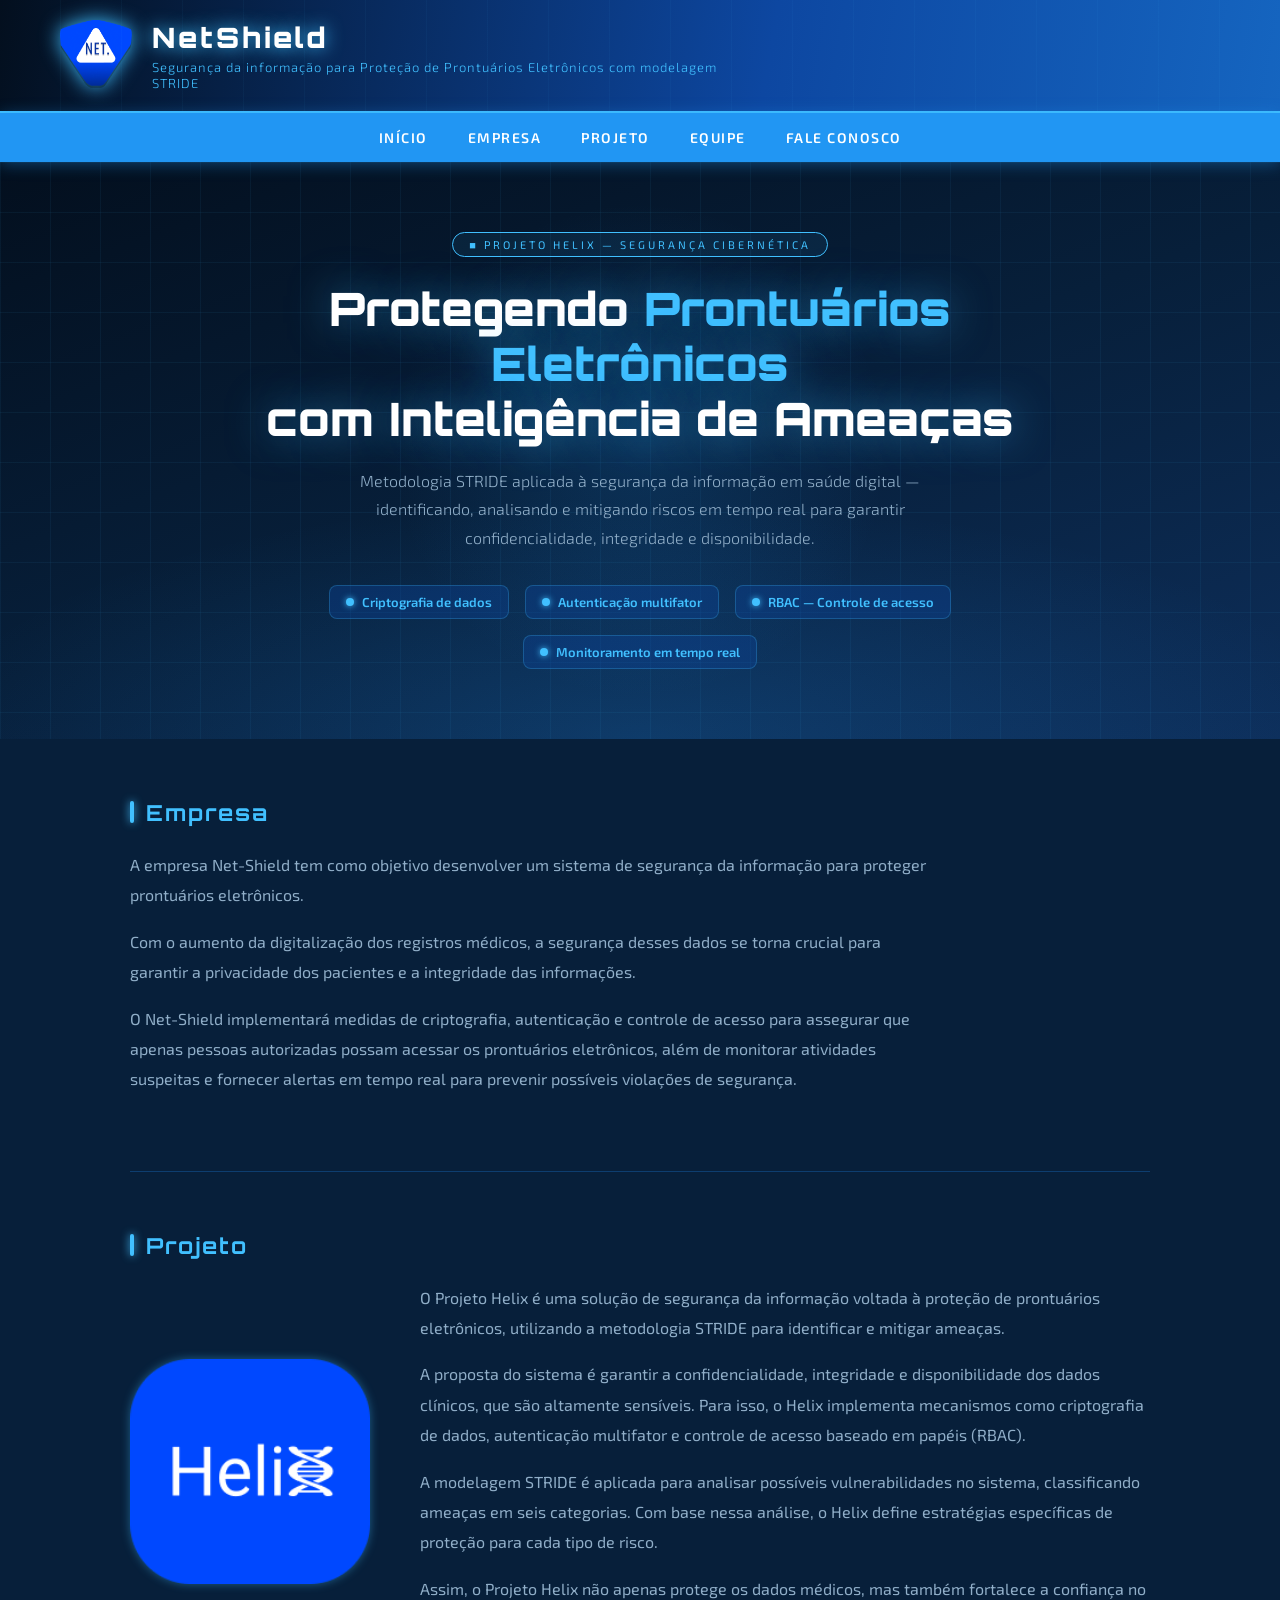
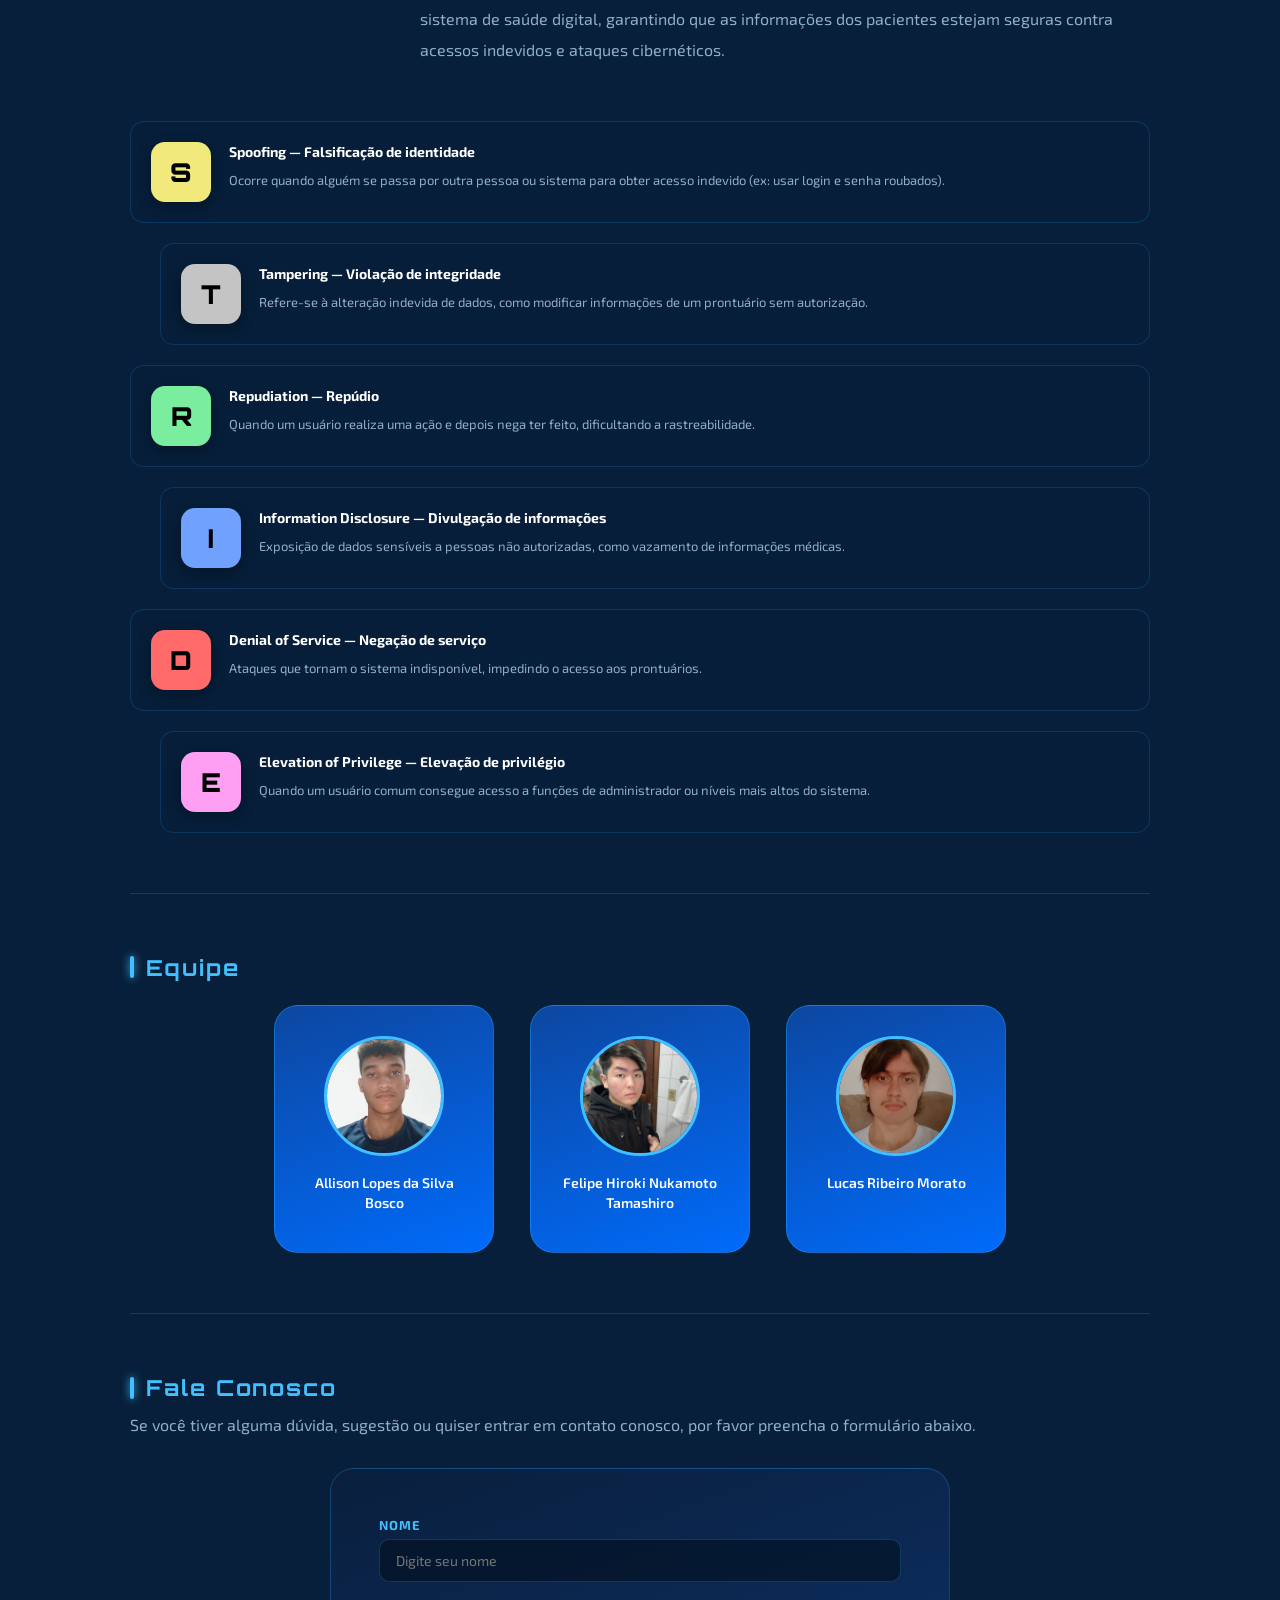
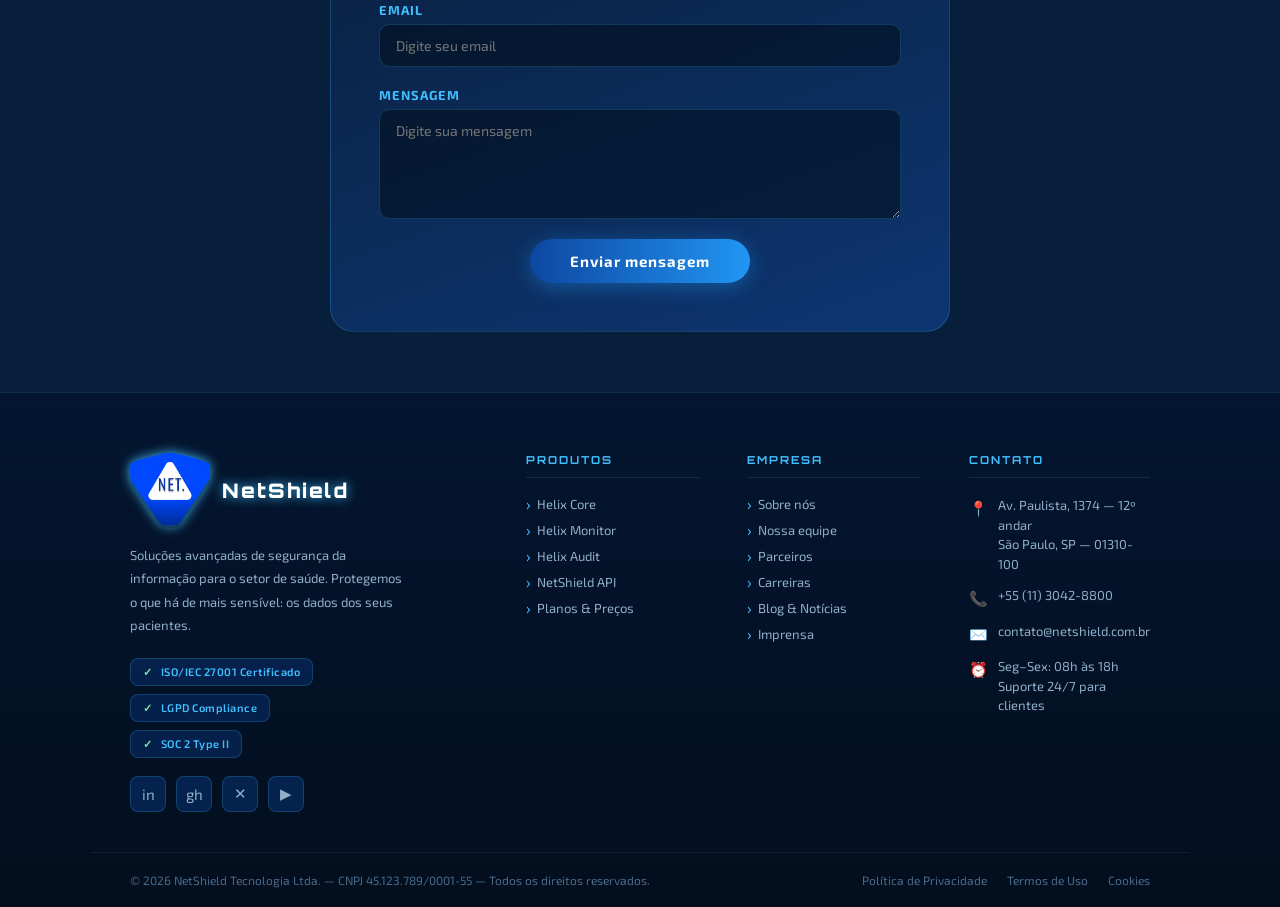
==== commit bdaba5a6: "adicionando linkedin dos integrantes" ====
--- a/index.html
+++ b/index.html
@@ -34,7 +34,7 @@
 
     <!-- NAVBAR -->
     <nav class="navbar">
-      <a href="site-equipe.html">Início</a>
+      <a href="index.html">Início</a>
       <a href="#empresa">Empresa</a>
       <a href="#projeto">Projeto</a>
       <a href="#equipe">Equipe</a>
@@ -100,7 +100,10 @@
         <!-- PROJETO -->
         <section class="section" id="projeto">
           <h2>Projeto</h2>
-          <div class="project-container">
+          <div class="project-container">            
+            <div class="logo-helix">
+              <img src="img/logo_helix.png" alt="Logo do projeto Helix" />
+            </div>
             <div class="paragraphs">
               <p>
                 O Projeto Helix é uma solução de segurança da informação voltada
@@ -127,9 +130,7 @@
                 contra acessos indevidos e ataques cibernéticos.
               </p>
             </div>
-            <div class="logo-helix">
-              <img src="img/logo_helix.png" alt="Logo do projeto Helix" />
-            </div>
+
           </div>
 
           <!-- STRIDE CARDS -->
--- a/css/index.css
+++ b/css/index.css
@@ -381,6 +381,13 @@
   height: auto;
   object-fit: contain;
   filter: drop-shadow(0 0 5px rgba(65, 192, 255, 0.4));
+  transition: filter 0.3s, transform 0.3s;
+}
+
+.logo-helix img:hover {
+  filter: drop-shadow(0 0 12px rgba(65, 192, 255, 0.7));
+  transform: scale(1.05);
+  transition: filter 0.3s, transform 0.3s;
 }
 
 /* ─────────────── STRIDE ─────────────── */
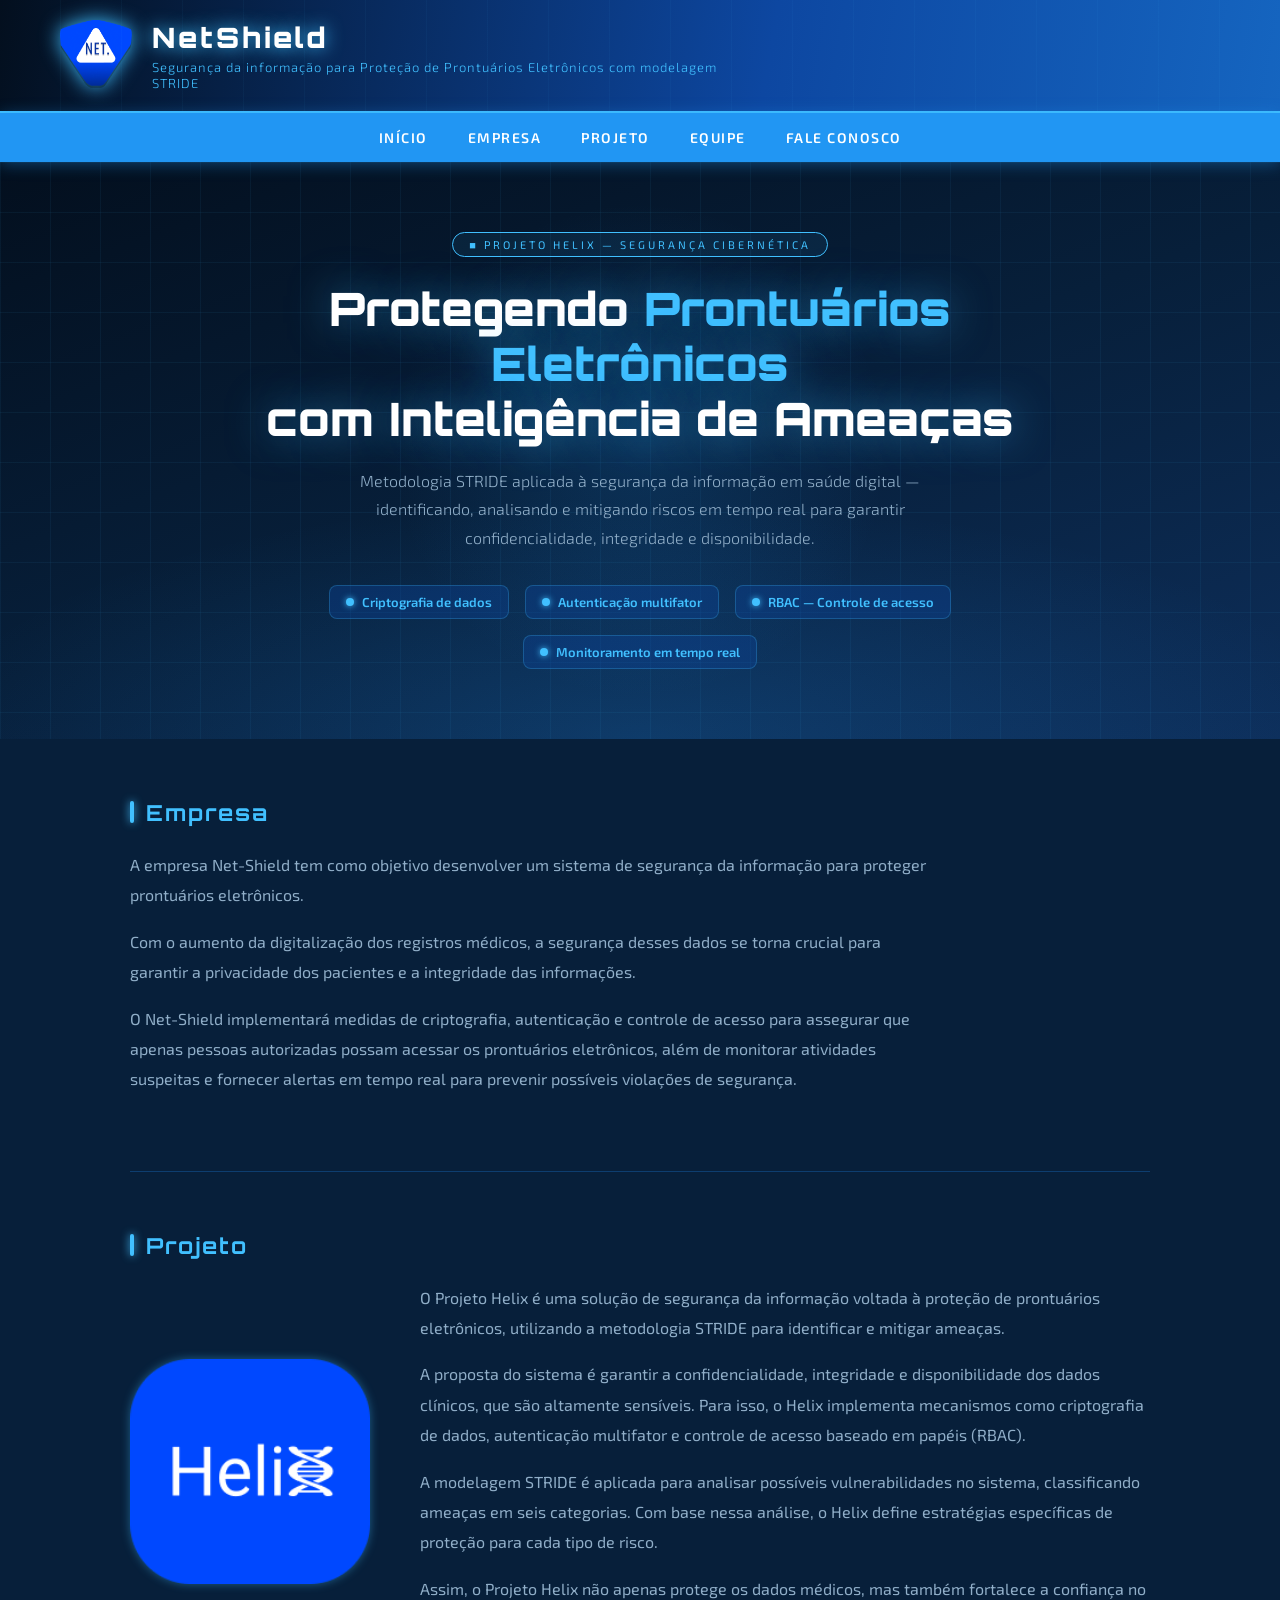
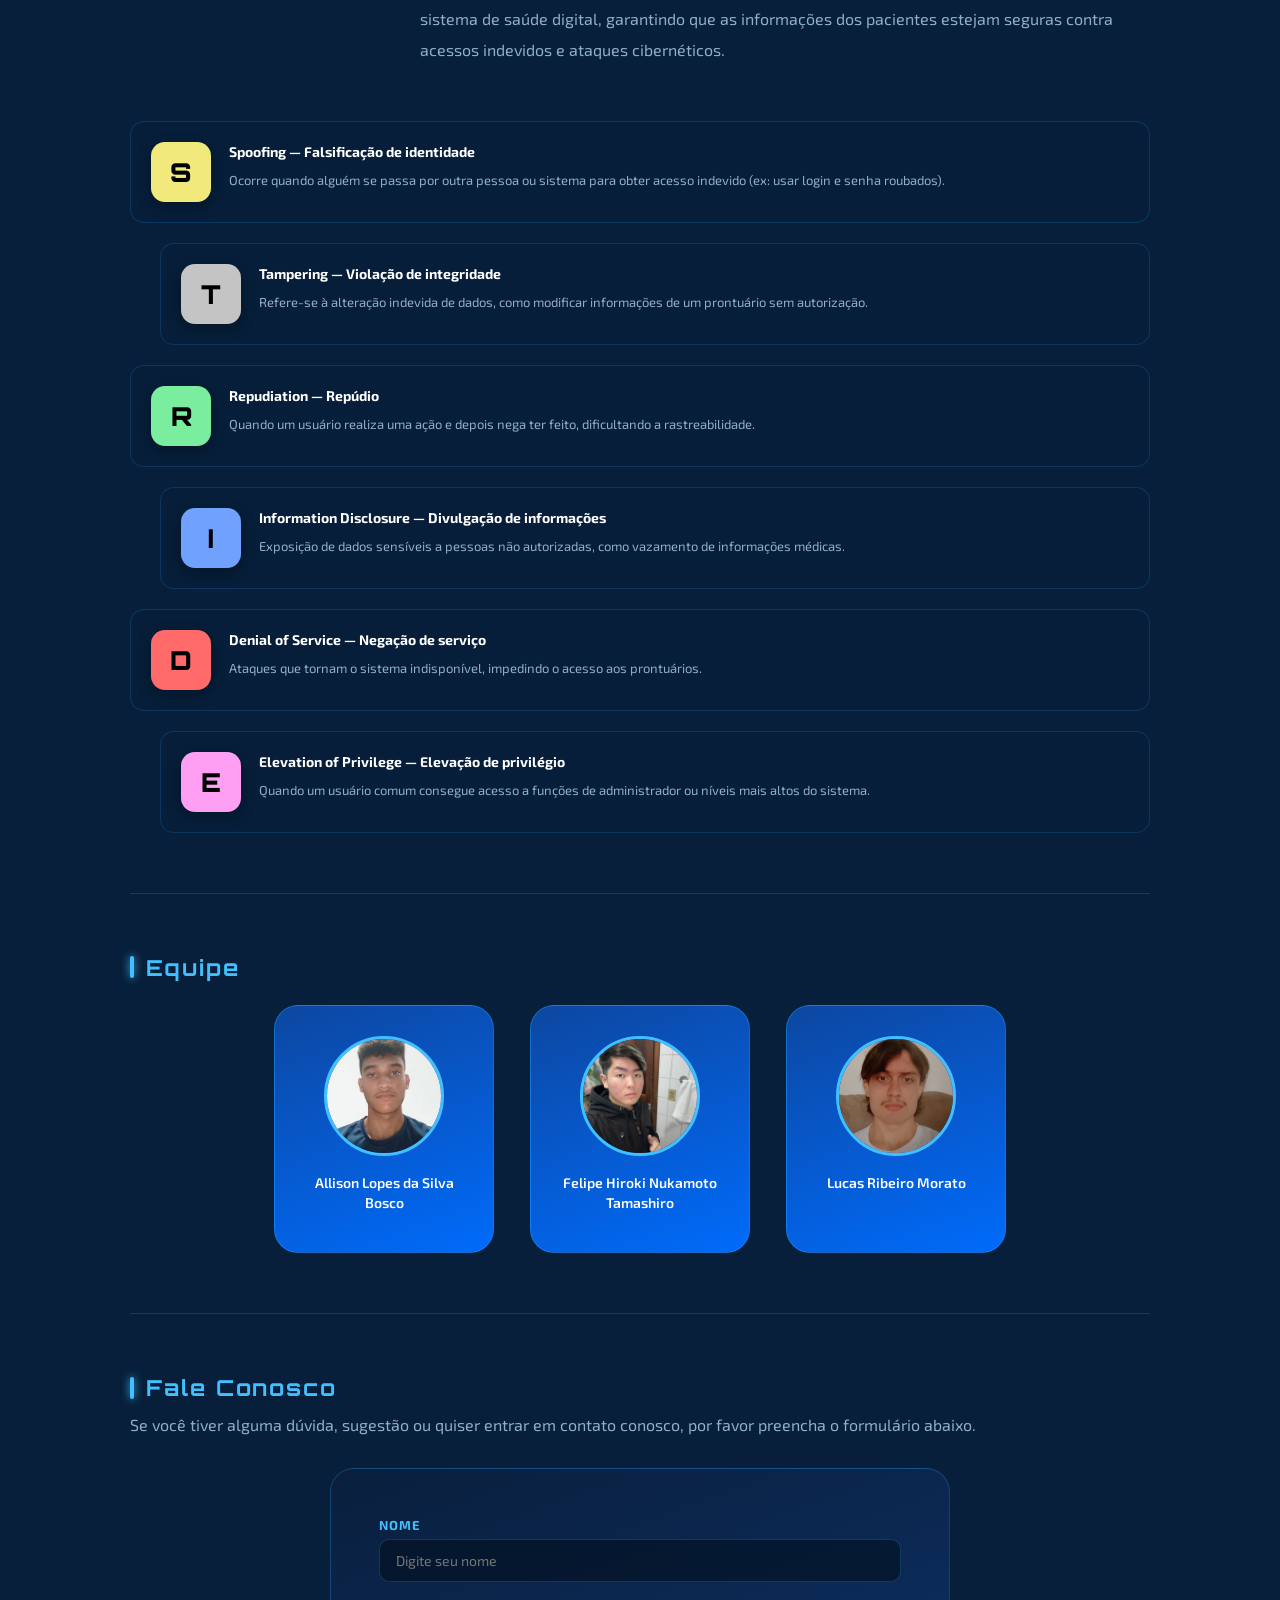
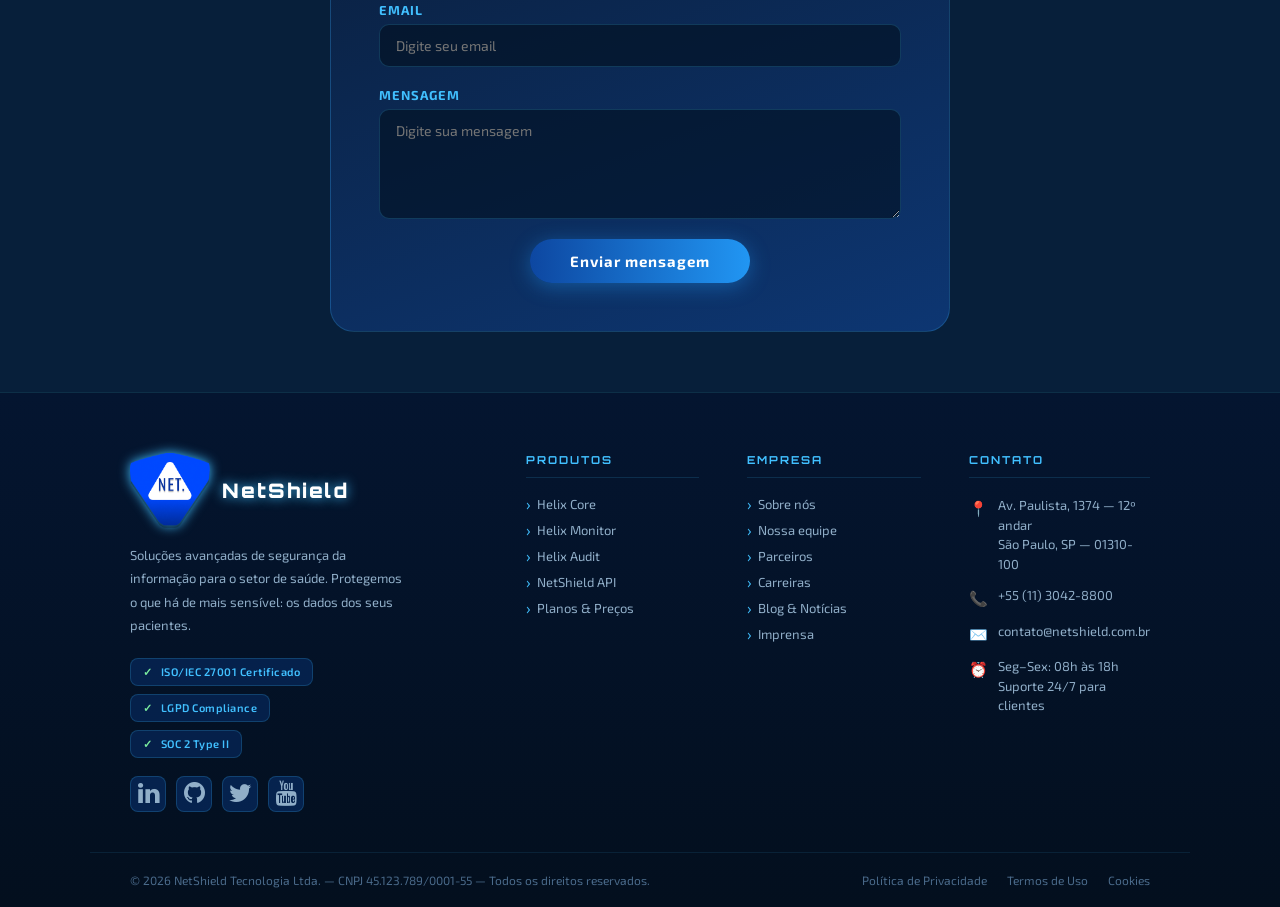
==== commit e1331f77: "melhorando a responsividade com media queries e adicionando ícones no footer" ====
--- a/index.html
+++ b/index.html
@@ -21,7 +21,6 @@
     <header class="header">
       <div class="header-logo">
         <img src="img/logo_netshield.png" alt="NetShield logo" />
-        <div class="shield-fallback" style="display: none">🛡️</div>
       </div>
       <div class="header-text">
         <h1>NetShield</h1>
@@ -34,11 +33,11 @@
 
     <!-- NAVBAR -->
     <nav class="navbar">
-      <a href="index.html">Início</a>
-      <a href="#empresa">Empresa</a>
-      <a href="#projeto">Projeto</a>
-      <a href="#equipe">Equipe</a>
-      <a href="#fale-conosco">Fale Conosco</a>
+      <a href="index.html" title="home">Início</a>
+      <a href="#empresa" title="empresa">Empresa</a>
+      <a href="#projeto" title="projeto">Projeto</a>
+      <a href="#equipe" title="equipe">Equipe</a>
+      <a href="#fale-conosco" title="fale-conosco">Fale Conosco</a>
     </nav>
 
     <!-- BANNER -->
@@ -77,7 +76,7 @@
     <main>
       <div class="main-wrapper">
         <!-- EMPRESA -->
-        <section class="section" id="empresa">
+        <section class="section" id="empresa" >
           <h2>Empresa</h2>
           <p>
             A empresa Net-Shield tem como objetivo desenvolver um sistema de
@@ -315,10 +314,10 @@
             <span class="cert-badge">SOC 2 Type II</span>
           </div>
           <div class="footer-social">
-            <a class="social-btn" href="#" title="LinkedIn">in</a>
-            <a class="social-btn" href="#" title="GitHub">gh</a>
-            <a class="social-btn" href="#" title="Twitter/X">✕</a>
-            <a class="social-btn" href="#" title="YouTube">▶</a>
+            <a class="social-btn" href="#" title="LinkedIn"><i class="fa fa-linkedin" style="display:flex; justify-content: center; font-size: 25px;"></i></a>
+            <a class="social-btn" href="#" title="GitHub"><i class="fa fa-github" style="display:flex; justify-content: center; font-size: 25px;"></i></a>
+            <a class="social-btn" href="#" title="Twitter/X"><i class="fa fa-twitter" style="display:flex; justify-content: center; font-size: 25px;"></i></a>
+            <a class="social-btn" href="#" title="YouTube"><i class="fa fa-youtube" style="display:flex; justify-content: center; font-size: 25px;"></i></a>
           </div>
         </div>
 
--- a/css/index.css
+++ b/css/index.css
@@ -823,18 +823,6 @@
   gap: 20px;
 }
 
-@media (max-width: 860px) {
-  .footer-main {
-    grid-template-columns: 1fr 1fr;
-  }
-}
-
-@media (max-width: 540px) {
-  .footer-main {
-    grid-template-columns: 1fr;
-  }
-}
-
 /* =========================
    MODAL
 ========================= */
@@ -1106,3 +1094,37 @@
   border-color: rgba(65, 192, 255, 0.5);
   color: #00c3ff;
 }
+
+@media (max-width: 768px){
+  .header {
+    display: flex;
+    justify-content: center;
+    align-items: center;
+    gap: 10px;
+  }
+
+  .navbar {
+    padding: 12px 20px;
+    gap: 20px;
+  }
+
+  .navbar a {
+    font-size: 10px;
+  }
+
+  .project-container {
+    flex-direction: column;
+  }
+  .project-container .logo-helix {
+    margin-top: 12px;
+    margin-bottom: 0;
+  }
+
+  .footer-main {
+    grid-template-columns: 1fr 1fr;
+  }
+
+  .footer-main {
+    grid-template-columns: 1fr;
+  }
+}
